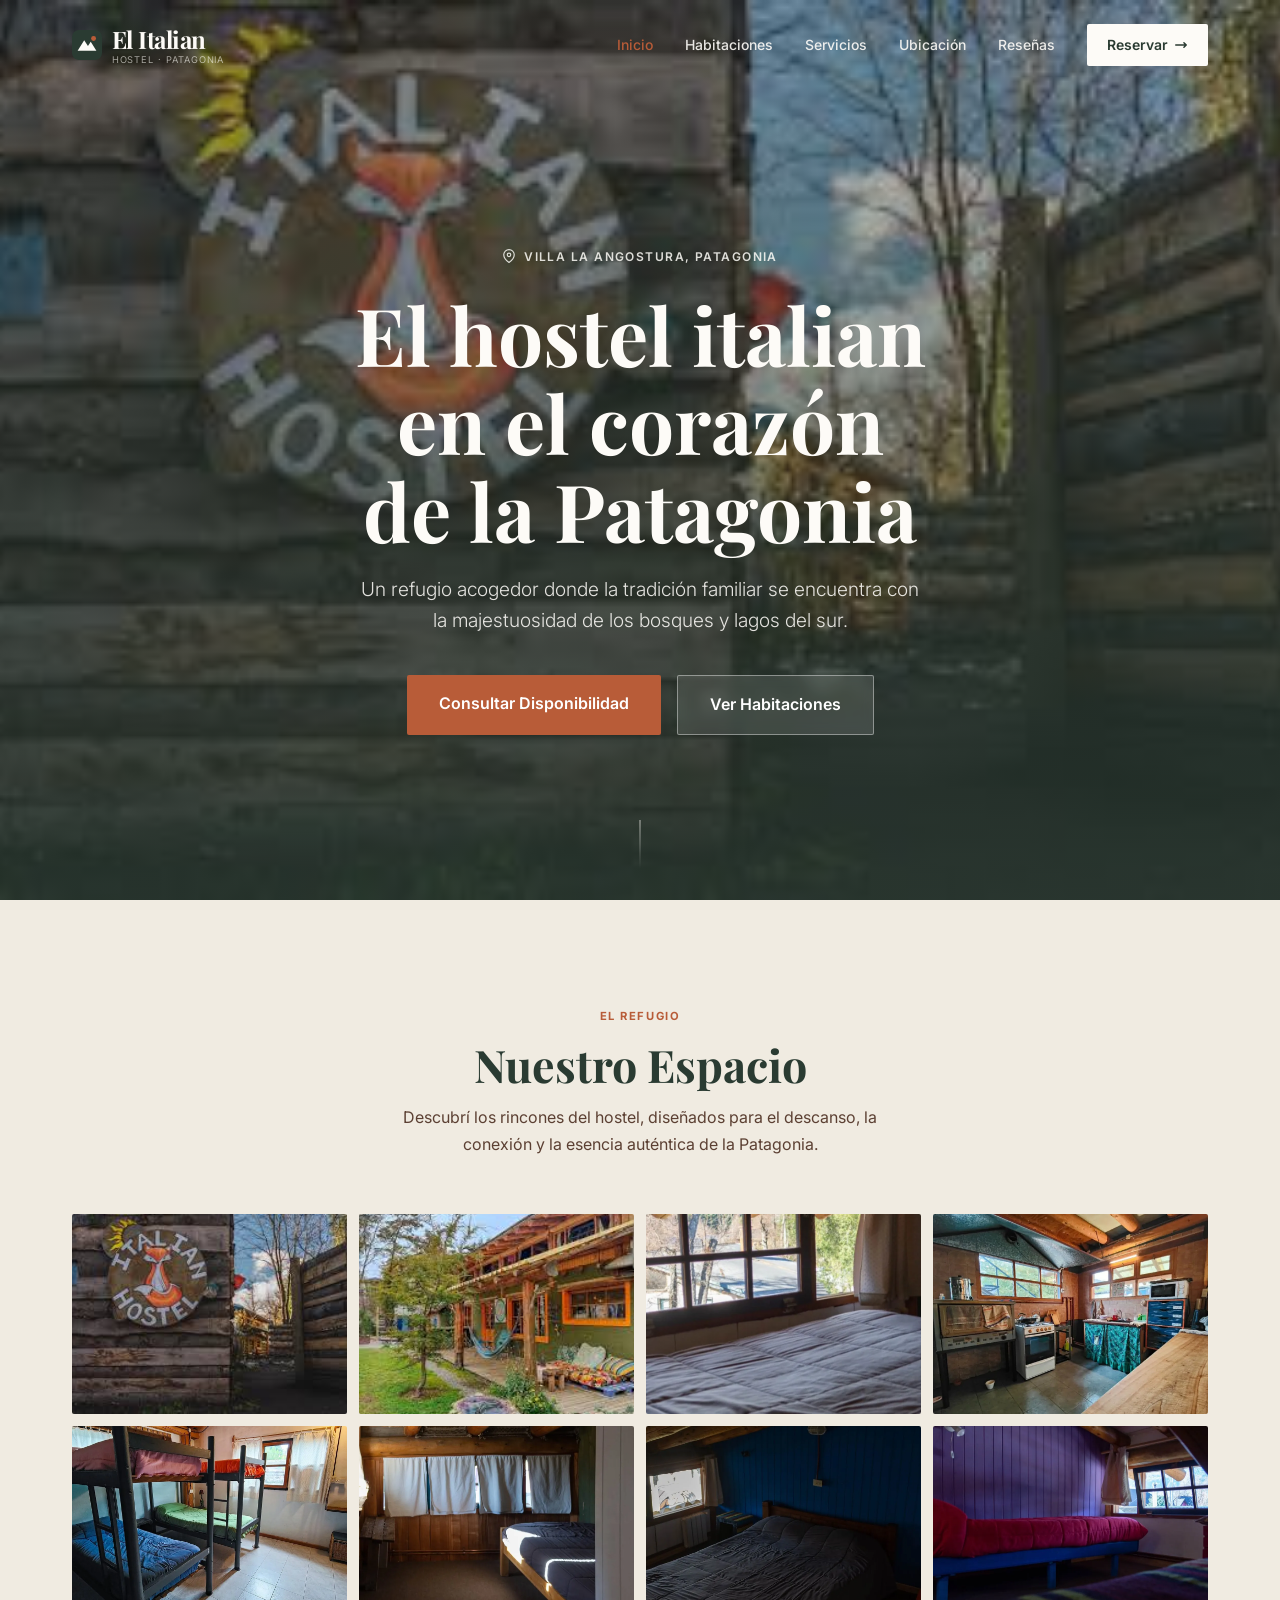
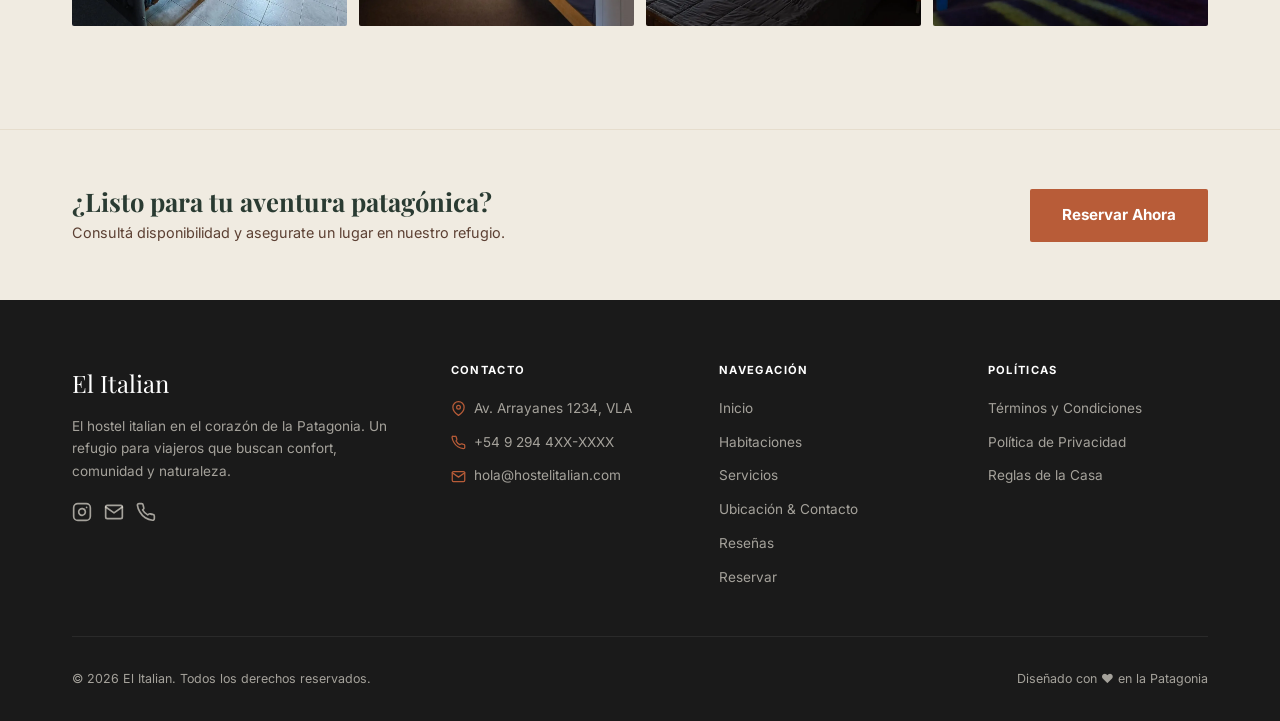
==== index.html @ 11e32ac2 "cambios generales" ====
<!DOCTYPE html>
<html lang="es">
<head>
  <meta charset="UTF-8" />
  <meta name="viewport" content="width=device-width, initial-scale=1.0" />
  <title>El Italian — Hostel en Villa La Angostura, Patagonia</title>
  <meta name="description" content="Hostel boutique en Villa La Angostura. El calor de Italia en el corazón de la Patagonia. Dormitorios y habitaciones privadas con desayuno incluido." />
  <meta property="og:title"       content="El Italian — Hostel en Villa La Angostura" />
  <meta property="og:description" content="Un refugio donde la tradición italiana se encuentra con la Patagonia." />
  <meta property="og:image"       content="https://hostelitalian.com/img/entradaalhostel.jpg" />
  <meta property="og:type" content="website" />
  <meta property="og:url" content="https://hostelitalian.com/index.html" />
  <link rel="canonical" href="https://hostelitalian.com/index.html" />
  <link rel="icon" type="image/svg+xml" href="favicon.svg" />
  <link rel="preconnect" href="https://fonts.googleapis.com" />
  <link rel="preconnect" href="https://fonts.gstatic.com" crossorigin />
  <link href="https://fonts.googleapis.com/css2?family=Inter:wght@300;400;500;600;700&family=Playfair+Display:ital,wght@0,700;1,400;1,700&display=swap" rel="stylesheet" />
  <link rel="stylesheet" href="css/main.css" />
  <script type="application/ld+json">
  {
    "@context": "https://schema.org",
    "@type": "Hostel",
    "name": "El Italian Hostel",
    "image": "https://hostelitalian.com/img/entradaalhostel.jpg",
    "url": "https://hostelitalian.com/index.html",
    "telephone": "+54 9 294 4XX-XXXX",
    "email": "hola@hostelitalian.com",
    "address": {
      "@type": "PostalAddress",
      "streetAddress": "Av. Arrayanes 1234",
      "addressLocality": "Villa La Angostura",
      "addressRegion": "Neuquén",
      "addressCountry": "AR"
    },
    "priceRange": "$25000 - $65000 ARS"
  }
  </script>
</head>
<body> 

  <div id="header-placeholder"></div>

  <main id="main-content">

    <!-- HERO -->
    <section id="inicio" class="hero">
      <div class="hero__bg"></div>
      <div class="hero__content">
        <p class="hero__eyebrow">
          <svg xmlns="http://www.w3.org/2000/svg" viewBox="0 0 24 24" fill="none"
               stroke="currentColor" stroke-width="2" stroke-linecap="round" stroke-linejoin="round">
            <path d="M21 10c0 7-9 13-9 13s-9-6-9-13a9 9 0 0 1 18 0z"/>
            <circle cx="12" cy="10" r="3"/>
          </svg>
          Villa La Angostura, Patagonia
        </p>
        <h1 class="hero__title">
          El hostel italian en el corazón de la Patagonia
        </h1>
        <p class="hero__subtitle">
          Un refugio acogedor donde la tradición familiar se encuentra con la majestuosidad de los bosques y lagos del sur.
        </p>
        <div class="hero__actions">
          <a href="page/reservar.html"     class="hero__btn hero__btn--primary">Consultar Disponibilidad</a>
          <a href="page/habitaciones.html" class="hero__btn hero__btn--ghost">Ver Habitaciones</a>
        </div>
      </div>
      <div class="hero__scroll" aria-hidden="true">
        <div class="hero__scroll-line"></div>
      </div>
    </section>

    <!-- GALERÍA -->
    <section class="gallery">
      <div class="container">
        <div class="section-header fade-up">
          <span class="section-header__label">El refugio</span>
          <h2 class="section-header__title">Nuestro Espacio</h2>
          <p class="section-header__desc">
            Descubrí los rincones del hostel, diseñados para el descanso,
            la conexión y la esencia auténtica de la Patagonia.
          </p>
        </div>
        <div class="gallery__grid">
          <div class="gallery__item fade-up">
            <img src="img/entradaalhostel.jpg" alt="Entrada al hostel" loading="lazy" width="275" height="183" />
          </div>
          <div class="gallery__item fade-up">
            <img src="img/patiointerno.jpg" alt="Patio interno" loading="lazy" width="225" height="225" />
          </div>
          <div class="gallery__item fade-up">
            <picture>
              <source srcset="img/webp/habprivada1.webp" type="image/webp" />
              <img src="img/habprivada1.jpg" alt="Habitación privada" loading="lazy" width="1017" height="504" />
            </picture>
          </div>
          <div class="gallery__item fade-up">
            <picture>
              <source srcset="img/webp/cocina.webp" type="image/webp" />
              <img src="img/cocina.jpg" alt="Cocina y comedor" loading="lazy" width="1080" height="729" />
            </picture>
          </div>
          <div class="gallery__item fade-up">
            <picture>
              <source srcset="img/webp/habcompartida.webp" type="image/webp" />
              <img src="img/habcompartida.jpg" alt="Dormitorio compartido" loading="lazy" width="1080" height="956" />
            </picture>
          </div>
          <div class="gallery__item fade-up">
            <picture>
              <source srcset="img/webp/habdoble2.webp" type="image/webp" />
              <img src="img/habdoble2.jpg" alt="Habitación doble, vista general" loading="lazy" width="1080" height="945" />
            </picture>
          </div>
          <div class="gallery__item fade-up">
            <picture>
              <source srcset="img/webp/habprivada3.webp" type="image/webp" />
              <img src="img/habprivada3.jpg" alt="Vista de la habitación privada" loading="lazy" width="1080" height="937" />
            </picture>
          </div>
          <div class="gallery__item fade-up">
            <picture>
              <source srcset="img/webp/habdoble3.webp" type="image/webp" />
              <img src="img/habdoble3.jpg" alt="Habitación doble, detalle de la cama" loading="lazy" width="1080" height="978" />
            </picture>
          </div>
        </div><!-- /gallery__grid -->
      </div><!-- /container -->
    </section>

    <!-- CTA STRIP -->
    <section class="cta-strip">
      <div class="container">
        <div class="cta-strip__inner fade-up">
          <div>
            <h3 class="cta-strip__title">¿Listo para tu aventura patagónica?</h3>
            <p class="cta-strip__desc">Consultá disponibilidad y asegurate un lugar en nuestro refugio.</p>
          </div>
          <a href="page/reservar.html" class="cta-strip__btn">Reservar Ahora</a>
        </div>
      </div>
    </section>

  </main>

  <div id="footer-placeholder"></div>
  <script type="module" src="js/main.js"></script>
</body>
</html>
---- css/main.css ----
*, *::before, *::after {
  box-sizing: border-box;
  margin: 0;
  padding: 0;
}

html {
  scroll-behavior: smooth;
  font-size: 16px;
}

body {
  font-family: "Inter", system-ui, sans-serif;
  background-color: #FDFBF7;
  color: #1A1A1A;
  line-height: 1.6;
  -webkit-font-smoothing: antialiased;
}

img {
  display: block;
  max-width: 100%;
  height: auto;
}

a {
  text-decoration: none;
  color: inherit;
}

button {
  font-family: inherit;
  cursor: pointer;
  border: none;
  background: none;
}

ul, ol {
  list-style: none;
}

.container {
  max-width: 1200px;
  margin-inline: auto;
  padding-inline: clamp(1rem, 4vw, 2rem);
}

h1, h2, h3, h4 {
  font-family: "Playfair Display", Georgia, serif;
  line-height: 1.2;
  font-weight: 700;
}

@media (prefers-reduced-motion: reduce) {
  *, *::before, *::after {
    animation-duration: 0.01ms !important;
    transition-duration: 0.01ms !important;
  }
  html {
    scroll-behavior: auto;
  }
}
.navbar {
  position: fixed;
  top: 0;
  left: 0;
  right: 0;
  z-index: 100;
  padding: 1.5rem clamp(1rem, 4vw, 2rem);
  transition: background 0.25s ease, padding 0.25s ease, box-shadow 0.25s ease;
}
.navbar .container {
  display: flex;
  align-items: center;
  justify-content: space-between;
}
.navbar.scrolled {
  background: rgba(253, 251, 247, 0.97);
  -webkit-backdrop-filter: blur(8px);
  backdrop-filter: blur(8px);
  padding: 0.85rem clamp(1rem, 4vw, 2rem);
  box-shadow: 0 1px 3px rgba(0, 0, 0, 0.06), 0 1px 2px rgba(0, 0, 0, 0.04);
}
.navbar.scrolled .navbar__logo {
  color: #2A3B32;
}
.navbar.scrolled .navbar__logo-sub {
  color: rgba(26, 26, 26, 0.45);
}
.navbar.scrolled .navbar__link {
  color: #1A1A1A;
}
.navbar.scrolled .navbar__link:hover {
  color: #B85C38;
}
.navbar.scrolled .navbar__cta {
  background: #B85C38;
  color: #FFFFFF;
}
.navbar.scrolled .navbar__cta:hover {
  background: #9A4D2F;
}
.navbar.scrolled .navbar__toggle {
  color: #1A1A1A;
}
.navbar__logo {
  display: flex;
  align-items: center;
  gap: 0.6rem;
  font-family: "Playfair Display", Georgia, serif;
  font-size: 1.5rem;
  font-weight: 700;
  letter-spacing: -0.02em;
  color: #FDFBF7;
  transition: color 0.25s ease;
}
.navbar__logo-mark {
  width: 30px;
  height: 30px;
  flex-shrink: 0;
  border-radius: 7px;
}
.navbar__logo-text {
  display: flex;
  flex-direction: column;
  line-height: 1.2;
}
.navbar__logo-sub {
  font-family: "Inter", system-ui, sans-serif;
  font-size: 0.58rem;
  font-weight: 400;
  letter-spacing: 0.1em;
  text-transform: uppercase;
  color: rgba(253, 251, 247, 0.6);
  transition: color 0.25s ease;
}
.navbar__links {
  display: flex;
  align-items: center;
  gap: 2rem;
}
@media (max-width: 768px) {
  .navbar__links {
    display: none;
  }
}
.navbar__link {
  font-size: 0.875rem;
  font-weight: 500;
  color: rgba(253, 251, 247, 0.9);
  transition: color 0.25s ease;
}
.navbar__link:hover, .navbar__link.active {
  color: #B85C38;
}
.navbar__cta {
  display: inline-flex;
  align-items: center;
  gap: 0.4rem;
  font-size: 0.875rem;
  font-weight: 600;
  color: #2A3B32;
  background: #FDFBF7;
  padding: 0.6rem 1.25rem;
  border-radius: 2px;
  transition: background 0.25s ease, color 0.25s ease;
}
.navbar__cta:hover {
  background: #FFFFFF;
}
.navbar__toggle {
  display: none;
  color: #FDFBF7;
  padding: 0.25rem;
  transition: color 0.25s ease;
}
@media (max-width: 768px) {
  .navbar__toggle {
    display: flex;
    align-items: center;
    justify-content: center;
  }
}

.mobile-menu {
  position: fixed;
  top: 0;
  left: 0;
  right: 0;
  bottom: 0;
  background: #FDFBF7;
  z-index: 99;
  display: flex;
  flex-direction: column;
  align-items: center;
  justify-content: center;
  gap: 2rem;
  opacity: 0;
  visibility: hidden;
  transform: translateY(-12px);
  pointer-events: none;
  transition: opacity 0.25s ease, transform 0.25s ease, visibility 0.25s ease;
}
.mobile-menu.open {
  opacity: 1;
  visibility: visible;
  transform: translateY(0);
  pointer-events: all;
}
.mobile-menu__brand {
  display: flex;
  align-items: center;
  gap: 0.75rem;
  font-family: "Playfair Display", Georgia, serif;
  font-size: 1.5rem;
  font-weight: 700;
  color: #2A3B32;
  margin-bottom: 0.75rem;
}
.mobile-menu__brand svg {
  width: 36px;
  height: 36px;
  border-radius: 8px;
}
.mobile-menu__link {
  font-family: "Playfair Display", Georgia, serif;
  font-size: 2rem;
  font-weight: 700;
  color: #2A3B32;
  transition: color 0.25s ease;
}
.mobile-menu__link:hover {
  color: #B85C38;
}
.mobile-menu__cta {
  margin-top: 1rem;
  background: #B85C38;
  color: #FFFFFF;
  font-size: 1rem;
  font-weight: 600;
  padding: 0.9rem 2.5rem;
  border-radius: 2px;
  transition: background 0.25s ease;
}
.mobile-menu__cta:hover {
  background: #9A4D2F;
}
.mobile-menu__close {
  position: absolute;
  top: 1.5rem;
  right: clamp(1rem, 4vw, 2rem);
  color: #2A3B32;
  font-size: 1.5rem;
  cursor: pointer;
}

.hero {
  position: relative;
  min-height: 100svh;
  display: flex;
  align-items: center;
  justify-content: center;
  overflow: hidden;
}
.hero__bg {
  position: absolute;
  inset: 0;
  background-image: url("../img/entradaalhostel.jpg");
  background-size: cover;
  background-position: center;
  background-repeat: no-repeat;
}
.hero__bg::after {
  content: "";
  position: absolute;
  inset: 0;
  background: linear-gradient(to bottom, rgba(42, 59, 50, 0.25) 0%, rgba(42, 59, 50, 0.75) 100%);
}
.hero__content {
  position: relative;
  z-index: 1;
  text-align: center;
  color: #FDFBF7;
  padding-top: 5rem;
  max-width: 860px;
  padding-inline: clamp(1rem, 4vw, 2rem);
}
.hero__eyebrow {
  display: inline-flex;
  align-items: center;
  gap: 0.5rem;
  font-size: 0.75rem;
  font-weight: 600;
  letter-spacing: 0.12em;
  text-transform: uppercase;
  color: rgba(253, 251, 247, 0.85);
  margin-bottom: 1.5rem;
}
.hero__eyebrow svg {
  width: 14px;
  height: 14px;
}
.hero__title {
  font-size: clamp(2.5rem, 7vw, 5rem);
  font-weight: 700;
  line-height: 1.1;
  color: #FDFBF7;
  margin-bottom: 1.25rem;
  text-wrap: balance;
}
.hero__title em {
  font-style: italic;
  color: rgba(240, 235, 225, 0.95);
}
.hero__subtitle {
  font-size: clamp(1rem, 2vw, 1.2rem);
  font-weight: 300;
  color: rgba(253, 251, 247, 0.88);
  max-width: 560px;
  margin: 0 auto 2.5rem;
}
.hero__actions {
  display: flex;
  flex-wrap: wrap;
  gap: 1rem;
  justify-content: center;
}
.hero__btn {
  display: inline-block;
  font-size: 1rem;
  font-weight: 600;
  padding: 1rem 2rem;
  border-radius: 2px;
  transition: background 0.25s ease, color 0.25s ease, border-color 0.25s ease;
}
.hero__btn--primary {
  background: #B85C38;
  color: #FFFFFF;
}
.hero__btn--primary:hover {
  background: #9A4D2F;
}
.hero__btn--ghost {
  background: rgba(255, 255, 255, 0.12);
  color: #FFFFFF;
  border: 1.5px solid rgba(255, 255, 255, 0.4);
  -webkit-backdrop-filter: blur(6px);
  backdrop-filter: blur(6px);
}
.hero__btn--ghost:hover {
  background: rgba(255, 255, 255, 0.22);
}
.hero__scroll {
  position: absolute;
  bottom: 2rem;
  left: 50%;
  transform: translateX(-50%);
  display: flex;
  flex-direction: column;
  align-items: center;
  gap: 0.4rem;
  color: rgba(253, 251, 247, 0.6);
  font-size: 0.7rem;
  letter-spacing: 0.1em;
  text-transform: uppercase;
  animation: scrollBounce 2.2s ease-in-out infinite;
}
.hero__scroll-line {
  width: 1px;
  height: 48px;
  background: linear-gradient(to bottom, rgba(253, 251, 247, 0.7), transparent);
}

@keyframes scrollBounce {
  0%, 100% {
    transform: translateX(-50%) translateY(0);
  }
  50% {
    transform: translateX(-50%) translateY(8px);
  }
}
.section-header {
  text-align: center;
  margin-bottom: 3.5rem;
}
.section-header__label {
  display: inline-block;
  font-size: 0.7rem;
  font-weight: 700;
  letter-spacing: 0.14em;
  text-transform: uppercase;
  color: #B85C38;
  margin-bottom: 0.75rem;
}
.section-header__title {
  font-size: clamp(1.8rem, 4vw, 2.8rem);
  color: #2A3B32;
  margin-bottom: 0.75rem;
}
.section-header__desc {
  font-size: 1rem;
  color: #5C4033;
  max-width: 540px;
  margin-inline: auto;
  line-height: 1.7;
}
.section-header--light .section-header__title {
  color: #FDFBF7;
}
.section-header--light .section-header__desc {
  color: rgba(240, 235, 225, 0.75);
}

.gallery {
  padding-block: clamp(4rem, 8vw, 7rem);
  background: #F0EBE1;
}
.gallery__grid {
  display: grid;
  grid-template-columns: repeat(4, 1fr);
  grid-auto-rows: 200px;
  gap: 0.75rem;
}
@media (max-width: 768px) {
  .gallery__grid {
    grid-template-columns: repeat(2, 1fr);
  }
}
@media (max-width: 480px) {
  .gallery__grid {
    grid-template-columns: 1fr;
    grid-auto-rows: 240px;
  }
}
.gallery__item {
  position: relative;
  overflow: hidden;
  border-radius: 2px;
  cursor: pointer;
}
.gallery__item--large {
  grid-column: span 2;
  grid-row: span 2;
}
@media (max-width: 768px) {
  .gallery__item--large {
    grid-column: span 2;
    grid-row: span 1;
  }
}
@media (max-width: 480px) {
  .gallery__item--large {
    grid-column: span 1;
  }
}
.gallery__item--wide {
  grid-column: span 2;
}
@media (max-width: 480px) {
  .gallery__item--wide {
    grid-column: span 1;
  }
}
.gallery__item img {
  width: 100%;
  height: 100%;
  object-fit: cover;
  transition: transform 0.6s ease;
}
.gallery__item::after {
  content: "";
  position: absolute;
  inset: 0;
  background: rgba(42, 59, 50, 0);
  transition: background 0.25s ease;
}
.gallery__item:hover img {
  transform: scale(1.06);
}
.gallery__item:hover::after {
  background: rgba(42, 59, 50, 0.15);
}

.rooms {
  padding-block: clamp(4rem, 8vw, 7rem);
  background: #FDFBF7;
}
.rooms__grid {
  display: grid;
  grid-template-columns: repeat(2, 1fr);
  gap: 2rem;
}
@media (max-width: 768px) {
  .rooms__grid {
    grid-template-columns: 1fr;
  }
}
.rooms__card {
  background: #FFFFFF;
  border: 1px solid #F0EBE1;
  border-radius: 2px;
  overflow: hidden;
  box-shadow: 0 1px 3px rgba(0, 0, 0, 0.06), 0 1px 2px rgba(0, 0, 0, 0.04);
  transition: box-shadow 0.25s ease, transform 0.25s ease;
  display: flex;
  flex-direction: column;
}
.rooms__card:hover {
  box-shadow: 0 4px 16px rgba(0, 0, 0, 0.1);
  transform: translateY(-3px);
}
.rooms__img-wrap {
  position: relative;
  height: 260px;
  overflow: hidden;
}
.rooms__img-wrap img {
  width: 100%;
  height: 100%;
  object-fit: cover;
  transition: transform 0.6s ease;
}
.rooms__img-wrap:hover img {
  transform: scale(1.04);
}
.rooms__price-badge {
  position: absolute;
  top: 1rem;
  right: 1rem;
  background: rgba(255, 255, 255, 0.92);
  -webkit-backdrop-filter: blur(4px);
  backdrop-filter: blur(4px);
  color: #2A3B32;
  font-size: 0.85rem;
  font-weight: 600;
  padding: 0.4rem 0.9rem;
  border-radius: 2px;
}
.rooms__body {
  padding: 2rem;
  display: flex;
  flex-direction: column;
  flex: 1;
}
.rooms__capacity {
  display: flex;
  align-items: center;
  gap: 0.4rem;
  font-size: 0.8rem;
  font-weight: 600;
  color: #B85C38;
  text-transform: uppercase;
  letter-spacing: 0.08em;
  margin-bottom: 0.75rem;
}
.rooms__capacity svg {
  width: 15px;
  height: 15px;
}
.rooms__name {
  font-size: 1.5rem;
  color: #2A3B32;
  margin-bottom: 0.6rem;
}
.rooms__desc {
  font-size: 0.9rem;
  color: #5C4033;
  line-height: 1.65;
  margin-bottom: 1.25rem;
}
.rooms__amenities {
  display: flex;
  flex-wrap: wrap;
  gap: 0.5rem;
  margin-bottom: 1.75rem;
  margin-top: auto;
}
.rooms__tag {
  font-size: 0.75rem;
  font-weight: 500;
  background: #F0EBE1;
  color: #5C4033;
  padding: 0.3rem 0.75rem;
  border-radius: 9999px;
}
.rooms__cta {
  display: block;
  text-align: center;
  border: 1.5px solid #2A3B32;
  color: #2A3B32;
  font-size: 0.9rem;
  font-weight: 600;
  padding: 0.85rem;
  border-radius: 2px;
  transition: background 0.25s ease, color 0.25s ease;
}
.rooms__cta:hover {
  background: #2A3B32;
  color: #FFFFFF;
}

.services {
  padding-block: clamp(4rem, 8vw, 7rem);
  background: #2A3B32;
  color: #FDFBF7;
}
.services__grid {
  display: grid;
  grid-template-columns: repeat(4, 1fr);
  gap: 1.5rem;
}
@media (max-width: 1024px) {
  .services__grid {
    grid-template-columns: repeat(2, 1fr);
  }
}
@media (max-width: 480px) {
  .services__grid {
    grid-template-columns: repeat(2, 1fr);
    gap: 1rem;
  }
}
.services__item {
  display: flex;
  flex-direction: column;
  align-items: center;
  text-align: center;
  padding: 1.75rem 1rem;
  border-radius: 2px;
  transition: background 0.25s ease;
}
.services__item:hover {
  background: rgba(255, 255, 255, 0.06);
}
.services__icon {
  width: 52px;
  height: 52px;
  border-radius: 50%;
  background: rgba(255, 255, 255, 0.07);
  display: flex;
  align-items: center;
  justify-content: center;
  color: #B85C38;
  margin-bottom: 1rem;
}
.services__icon svg {
  width: 22px;
  height: 22px;
}
.services__title {
  font-family: "Inter", system-ui, sans-serif;
  font-size: 0.95rem;
  font-weight: 600;
  color: #FDFBF7;
  margin-bottom: 0.35rem;
}
.services__desc {
  font-size: 0.8rem;
  color: rgba(240, 235, 225, 0.65);
  line-height: 1.5;
}

.reservation {
  padding-block: clamp(4rem, 8vw, 7rem);
  background: #F0EBE1;
}
.reservation__card {
  display: flex;
  background: #FFFFFF;
  border-radius: 2px;
  overflow: hidden;
  box-shadow: 0 4px 16px rgba(0, 0, 0, 0.1);
}
@media (max-width: 768px) {
  .reservation__card {
    flex-direction: column;
  }
}
.reservation__info {
  background: #2A3B32;
  color: #FDFBF7;
  padding: 3rem 2.5rem;
  width: 38%;
  display: flex;
  flex-direction: column;
  justify-content: space-between;
}
@media (max-width: 768px) {
  .reservation__info {
    width: 100%;
  }
}
.reservation__info-title {
  font-size: 1.75rem;
  color: #FDFBF7;
  margin-bottom: 0.75rem;
}
.reservation__info-desc {
  font-size: 0.9rem;
  color: rgba(240, 235, 225, 0.75);
  margin-bottom: 2.5rem;
  line-height: 1.65;
}
.reservation__info-details {
  display: flex;
  flex-direction: column;
  gap: 1.25rem;
}
.reservation__info-item {
  border-bottom: 1px solid rgba(255, 255, 255, 0.1);
  padding-bottom: 1.25rem;
}
.reservation__info-item:last-child {
  border-bottom: none;
  padding-bottom: 0;
}
.reservation__info-item span:first-child {
  display: block;
  font-size: 0.7rem;
  font-weight: 700;
  letter-spacing: 0.12em;
  text-transform: uppercase;
  color: rgba(240, 235, 225, 0.5);
  margin-bottom: 0.3rem;
}
.reservation__info-item span:last-child {
  font-size: 0.95rem;
  color: #FDFBF7;
}
.reservation__form-wrap {
  flex: 1;
  padding: 3rem 2.5rem;
}
@media (max-width: 480px) {
  .reservation__form-wrap {
    padding: 2rem 1.5rem;
  }
}
.reservation__row {
  display: grid;
  grid-template-columns: 1fr 1fr;
  gap: 1.25rem;
  margin-bottom: 1.25rem;
}
@media (max-width: 480px) {
  .reservation__row {
    grid-template-columns: 1fr;
  }
}
.reservation__field {
  display: flex;
  flex-direction: column;
  gap: 0.4rem;
  margin-bottom: 1.25rem;
}
.reservation label {
  font-size: 0.82rem;
  font-weight: 600;
  color: #5C4033;
}
.reservation input[type=date],
.reservation input[type=text],
.reservation input[type=email],
.reservation input[type=tel],
.reservation select {
  width: 100%;
  border: 1.5px solid #F0EBE1;
  border-radius: 2px;
  padding: 0.8rem 1rem;
  font-family: "Inter", system-ui, sans-serif;
  font-size: 0.9rem;
  color: #1A1A1A;
  background: #FFFFFF;
  transition: border-color 0.25s ease, box-shadow 0.25s ease;
  -webkit-appearance: none;
  appearance: none;
}
.reservation input[type=date]:focus,
.reservation input[type=text]:focus,
.reservation input[type=email]:focus,
.reservation input[type=tel]:focus,
.reservation select:focus {
  outline: none;
  border-color: #2A3B32;
  box-shadow: 0 0 0 3px rgba(42, 59, 50, 0.1);
}
.reservation input[type=date]:disabled,
.reservation input[type=text]:disabled,
.reservation input[type=email]:disabled,
.reservation input[type=tel]:disabled,
.reservation select:disabled {
  background: #f5f5f5;
  color: #999;
}
.reservation__note {
  font-size: 0.75rem;
  color: #5C4033;
  margin-top: 0.2rem;
}
.reservation__error {
  display: none;
  background: #FEF2F2;
  border: 1px solid #FCA5A5;
  color: #DC2626;
  font-size: 0.82rem;
  padding: 0.75rem 1rem;
  border-radius: 2px;
  margin-bottom: 1rem;
}
.reservation__error.visible {
  display: block;
}
.reservation__summary {
  background: #FDFBF7;
  border: 1px solid #F0EBE1;
  border-radius: 2px;
  padding: 1.5rem;
  margin-bottom: 1.5rem;
}
.reservation__summary-row {
  display: flex;
  justify-content: space-between;
  align-items: center;
  font-size: 0.9rem;
  color: #5C4033;
  padding-bottom: 0.75rem;
  margin-bottom: 0.75rem;
  border-bottom: 1px solid #F0EBE1;
}
.reservation__summary-row span:last-child {
  font-weight: 600;
  color: #1A1A1A;
}
.reservation__summary-total {
  display: flex;
  justify-content: space-between;
  align-items: baseline;
}
.reservation__total-label {
  font-family: "Playfair Display", Georgia, serif;
  font-size: 1.05rem;
  color: #2A3B32;
  font-weight: 700;
}
.reservation__total-amount {
  font-size: 1.6rem;
  font-weight: 700;
  color: #B85C38;
}
.reservation__total-amount span {
  font-size: 0.8rem;
  color: #5C4033;
  font-weight: 400;
}
.reservation__submit {
  width: 100%;
  background: #B85C38;
  color: #FFFFFF;
  font-size: 1rem;
  font-weight: 700;
  padding: 1rem;
  border-radius: 2px;
  transition: background 0.25s ease, opacity 0.25s ease;
}
.reservation__submit:hover:not(:disabled) {
  background: #9A4D2F;
}
.reservation__submit:disabled {
  opacity: 0.45;
  cursor: not-allowed;
}
.reservation__success {
  display: none;
  text-align: center;
  padding: 4rem 2rem;
}
.reservation__success.visible {
  display: block;
}
.reservation__success svg {
  width: 72px;
  height: 72px;
  color: #2A3B32;
  margin: 0 auto 1.5rem;
}
.reservation__success h3 {
  font-size: 1.75rem;
  color: #2A3B32;
  margin-bottom: 0.75rem;
}
.reservation__success p {
  color: #5C4033;
  font-size: 0.95rem;
  margin-bottom: 2rem;
  line-height: 1.65;
}
.reservation__success button {
  color: #B85C38;
  font-weight: 600;
  text-decoration: underline;
  font-size: 0.9rem;
  cursor: pointer;
}

.location {
  padding-block: clamp(4rem, 8vw, 7rem);
  background: #FDFBF7;
  border-bottom: 1px solid #F0EBE1;
}
.location__grid {
  display: grid;
  grid-template-columns: 1fr 1fr;
  gap: 4rem;
  align-items: center;
}
@media (max-width: 768px) {
  .location__grid {
    grid-template-columns: 1fr;
    gap: 2.5rem;
  }
}
.location__title {
  font-size: clamp(1.8rem, 4vw, 2.5rem);
  color: #2A3B32;
  margin-bottom: 1rem;
}
.location__desc {
  font-size: 1rem;
  color: #5C4033;
  line-height: 1.7;
  margin-bottom: 2rem;
}
.location__details {
  display: flex;
  flex-direction: column;
  gap: 1.5rem;
}
.location__detail-item {
  display: flex;
  align-items: flex-start;
  gap: 1rem;
}
.location__detail-icon {
  flex-shrink: 0;
  width: 44px;
  height: 44px;
  border-radius: 50%;
  background: #F0EBE1;
  display: flex;
  align-items: center;
  justify-content: center;
  color: #B85C38;
}
.location__detail-icon svg {
  width: 20px;
  height: 20px;
}
.location__detail-title {
  font-family: "Inter", system-ui, sans-serif;
  font-size: 0.9rem;
  font-weight: 700;
  color: #2A3B32;
  margin-bottom: 0.2rem;
}
.location__detail-text {
  font-size: 0.875rem;
  color: #5C4033;
  line-height: 1.55;
}
.location__map {
  height: 400px;
  border-radius: 2px;
  overflow: hidden;
  border: 1px solid #F0EBE1;
  box-shadow: 0 1px 3px rgba(0, 0, 0, 0.06), 0 1px 2px rgba(0, 0, 0, 0.04);
}
.location__map iframe {
  width: 100%;
  height: 100%;
  border: none;
}
.location__map-placeholder {
  width: 100%;
  height: 100%;
  background: #F0EBE1;
  display: flex;
  flex-direction: column;
  align-items: center;
  justify-content: center;
  gap: 0.75rem;
  color: #5C4033;
  font-size: 0.85rem;
}
.location__map-placeholder svg {
  width: 40px;
  height: 40px;
  color: #B85C38;
  animation: bounce 1.8s ease-in-out infinite;
}

@keyframes bounce {
  0%, 100% {
    transform: translateY(0);
  }
  50% {
    transform: translateY(-8px);
  }
}
.reviews {
  padding-block: clamp(4rem, 8vw, 7rem);
  background: #FDFBF7;
}
.reviews__grid {
  display: grid;
  grid-template-columns: repeat(3, 1fr);
  gap: 1.5rem;
}
@media (max-width: 1024px) {
  .reviews__grid {
    grid-template-columns: repeat(2, 1fr);
  }
}
@media (max-width: 480px) {
  .reviews__grid {
    grid-template-columns: 1fr;
  }
}
.reviews__card {
  background: #FFFFFF;
  border: 1px solid #F0EBE1;
  border-radius: 2px;
  padding: 2rem;
  box-shadow: 0 1px 3px rgba(0, 0, 0, 0.06), 0 1px 2px rgba(0, 0, 0, 0.04);
  display: flex;
  flex-direction: column;
}
.reviews__stars {
  display: flex;
  gap: 0.2rem;
  color: #B85C38;
  margin-bottom: 1rem;
}
.reviews__stars svg {
  width: 17px;
  height: 17px;
  fill: currentColor;
}
.reviews__text {
  font-size: 0.9rem;
  color: #5C4033;
  font-style: italic;
  line-height: 1.65;
  flex: 1;
  margin-bottom: 1.5rem;
}
.reviews__text::before {
  content: '"';
}
.reviews__text::after {
  content: '"';
}
.reviews__author-name {
  font-size: 0.9rem;
  font-weight: 700;
  color: #2A3B32;
}
.reviews__author-country {
  font-size: 0.8rem;
  color: rgba(92, 64, 51, 0.65);
}

.footer {
  background: #1A1A1A;
  color: rgba(240, 235, 225, 0.65);
  padding-top: 4rem;
  padding-bottom: 2rem;
}
.footer__grid {
  display: grid;
  grid-template-columns: 1.5fr 1fr 1fr 1fr;
  gap: 3rem;
  padding-bottom: 3rem;
  margin-bottom: 2rem;
  border-bottom: 1px solid rgba(255, 255, 255, 0.07);
}
@media (max-width: 1024px) {
  .footer__grid {
    grid-template-columns: 1fr 1fr;
    gap: 2rem;
  }
}
@media (max-width: 480px) {
  .footer__grid {
    grid-template-columns: 1fr;
  }
}
.footer__brand-name {
  font-family: "Playfair Display", Georgia, serif;
  font-size: 1.5rem;
  color: #FFFFFF;
  margin-bottom: 0.75rem;
}
.footer__brand-desc {
  font-size: 0.85rem;
  line-height: 1.65;
  margin-bottom: 1.25rem;
}
.footer__social {
  display: flex;
  gap: 0.75rem;
}
.footer__social a {
  color: rgba(240, 235, 225, 0.65);
  transition: color 0.25s ease;
}
.footer__social a:hover {
  color: #B85C38;
}
.footer__social a svg {
  width: 20px;
  height: 20px;
}
.footer__col-title {
  font-family: "Inter", system-ui, sans-serif;
  font-size: 0.7rem;
  font-weight: 700;
  letter-spacing: 0.12em;
  text-transform: uppercase;
  color: #FFFFFF;
  margin-bottom: 1.25rem;
}
.footer__list {
  display: flex;
  flex-direction: column;
  gap: 0.75rem;
}
.footer__list li {
  display: flex;
  align-items: center;
  gap: 0.5rem;
  font-size: 0.85rem;
}
.footer__list li svg {
  width: 15px;
  height: 15px;
  color: #B85C38;
  flex-shrink: 0;
}
.footer__list a {
  font-size: 0.85rem;
  transition: color 0.25s ease;
}
.footer__list a:hover {
  color: #FFFFFF;
}
.footer__bottom {
  display: flex;
  justify-content: space-between;
  align-items: center;
  font-size: 0.78rem;
}
@media (max-width: 480px) {
  .footer__bottom {
    flex-direction: column;
    gap: 0.5rem;
    text-align: center;
  }
}

.fade-up {
  opacity: 0;
  transform: translateY(24px);
  transition: opacity 0.55s ease, transform 0.55s ease;
}
.fade-up.visible {
  opacity: 1;
  transform: translateY(0);
}

.svg-defs {
  display: none;
}

.skip-link {
  position: absolute;
  top: -4rem;
  left: 1rem;
  z-index: 200;
  background: #B85C38;
  color: #FFFFFF;
  font-size: 0.9rem;
  font-weight: 600;
  padding: 0.6rem 1.25rem;
  border-radius: 2px;
  transition: top 0.15s ease;
  text-decoration: none;
}
.skip-link:focus {
  top: 1rem;
  outline: 2px solid #FFFFFF;
  outline-offset: 2px;
}

:focus-visible {
  outline: 2px solid #B85C38;
  outline-offset: 3px;
  border-radius: 2px;
}

.room-option:has(.room-option__input:focus-visible) {
  outline: 2px solid #B85C38;
  outline-offset: 2px;
}

.room-detail__main-img img,
.room-detail__thumbs img {
  background: #F0EBE1;
}

.page-hero {
  position: relative;
  min-height: 52vh;
  display: flex;
  align-items: flex-end;
  padding-bottom: 4rem;
  padding-top: 7rem;
  overflow: hidden;
}
.page-hero--short {
  min-height: 40vh;
}
.page-hero__bg {
  position: absolute;
  inset: 0;
  background-size: cover;
  background-position: center;
  background-repeat: no-repeat;
}
.page-hero__bg--habitaciones {
  background-image: url("../img/webp/habdoble3.webp");
}
.page-hero__bg--servicios {
  background-image: url("../img/patiointerno.jpg");
}
.page-hero__bg--ubicacion {
  background-image: url("../img/webp/lagoespejo1.webp");
}
.page-hero__bg--reservar {
  background-image: url("../img/entradaalhostel.jpg");
}
.page-hero__bg--resenas {
  background-image: url("../img/interior3.webp");
}
.page-hero__bg::after {
  content: "";
  position: absolute;
  inset: 0;
  background: linear-gradient(to bottom, rgba(42, 59, 50, 0.3) 0%, rgba(42, 59, 50, 0.82) 100%);
}
.page-hero__content {
  position: relative;
  z-index: 1;
  color: #FDFBF7;
  max-width: 1200px;
  margin-inline: auto;
  padding-inline: clamp(1rem, 4vw, 2rem);
  width: 100%;
}
.page-hero__label {
  display: inline-block;
  font-size: 0.7rem;
  font-weight: 700;
  letter-spacing: 0.14em;
  text-transform: uppercase;
  color: rgba(240, 235, 225, 0.8);
  margin-bottom: 0.6rem;
}
.page-hero__title {
  font-size: clamp(2rem, 6vw, 3.5rem);
  color: #FDFBF7;
  margin-bottom: 0.75rem;
  line-height: 1.1;
}
.page-hero__desc {
  font-size: clamp(0.9rem, 1.5vw, 1.1rem);
  color: rgba(253, 251, 247, 0.82);
  max-width: 540px;
  font-weight: 300;
  line-height: 1.65;
}

.cta-strip {
  padding-block: 3.5rem;
  background: #F0EBE1;
  border-top: 1px solid rgb(229.8, 221.4, 204.6);
}
.cta-strip__inner {
  display: flex;
  align-items: center;
  justify-content: space-between;
  gap: 2rem;
  flex-wrap: wrap;
}
.cta-strip__title {
  font-family: "Playfair Display", Georgia, serif;
  font-size: clamp(1.2rem, 2.5vw, 1.6rem);
  color: #2A3B32;
  margin-bottom: 0.3rem;
}
.cta-strip__desc {
  font-size: 0.9rem;
  color: #5C4033;
}
.cta-strip__btn {
  flex-shrink: 0;
  background: #B85C38;
  color: #FFFFFF;
  font-size: 0.95rem;
  font-weight: 700;
  padding: 0.9rem 2rem;
  border-radius: 2px;
  white-space: nowrap;
  transition: background 0.25s ease;
}
.cta-strip__btn:hover {
  background: #9A4D2F;
}

.rooms--page {
  padding-block: clamp(4rem, 8vw, 7rem);
  background: #FDFBF7;
}

.room-detail {
  display: grid;
  grid-template-columns: 1fr 1fr;
  gap: 4rem;
  align-items: start;
  margin-bottom: 0;
}
.room-detail--reverse {
  direction: rtl;
}
.room-detail--reverse > * {
  direction: ltr;
}
@media (max-width: 768px) {
  .room-detail--reverse {
    direction: ltr;
  }
}
@media (max-width: 768px) {
  .room-detail {
    grid-template-columns: 1fr;
    gap: 2rem;
  }
}
.room-detail__gallery {
  display: flex;
  flex-direction: column;
  gap: 0.6rem;
}
.room-detail__main-img {
  border-radius: 2px;
  overflow: hidden;
  height: 320px;
}
.room-detail__main-img img {
  width: 100%;
  height: 100%;
  object-fit: cover;
  transition: transform 0.5s ease;
}
.room-detail__main-img img:hover {
  transform: scale(1.03);
}
.room-detail__thumbs {
  display: grid;
  grid-template-columns: 1fr 1fr;
  gap: 0.6rem;
  height: 140px;
}
.room-detail__thumbs img {
  width: 100%;
  height: 100%;
  object-fit: cover;
  border-radius: 2px;
  transition: transform 0.5s ease;
}
.room-detail__thumbs img:hover {
  transform: scale(1.04);
}
.room-detail__info {
  padding-top: 0.5rem;
}
.room-detail__name {
  font-size: clamp(1.5rem, 3vw, 2rem);
  color: #2A3B32;
  margin-bottom: 0.5rem;
  margin-top: 0.5rem;
}
.room-detail__price {
  font-size: 1rem;
  color: #5C4033;
  margin-bottom: 1.25rem;
}
.room-detail__price strong {
  color: #B85C38;
  font-size: 1.1rem;
}
.room-detail__desc {
  font-size: 0.95rem;
  color: #5C4033;
  line-height: 1.75;
  margin-bottom: 1.5rem;
}
.room-detail__amenities {
  display: flex;
  flex-wrap: wrap;
  gap: 0.5rem;
  margin-bottom: 2rem;
}
.room-detail__cta {
  display: inline-block;
  background: #B85C38;
  color: #FFFFFF;
  font-size: 0.95rem;
  font-weight: 700;
  padding: 0.9rem 2rem;
  border-radius: 2px;
  transition: background 0.25s ease;
}
.room-detail__cta:hover {
  background: #9A4D2F;
}

.room-divider {
  border: none;
  border-top: 1px solid #F0EBE1;
  margin-block: 5rem;
}

.policies {
  padding-block: clamp(4rem, 8vw, 7rem);
  background: #F0EBE1;
}
.policies__grid {
  display: grid;
  grid-template-columns: repeat(4, 1fr);
  gap: 1.5rem;
}
@media (max-width: 1024px) {
  .policies__grid {
    grid-template-columns: repeat(2, 1fr);
  }
}
@media (max-width: 480px) {
  .policies__grid {
    grid-template-columns: 1fr;
  }
}
.policies__item {
  background: #FFFFFF;
  border: 1px solid rgb(231.5, 223.6666666667, 208);
  border-radius: 2px;
  padding: 1.75rem;
  box-shadow: 0 1px 3px rgba(0, 0, 0, 0.06), 0 1px 2px rgba(0, 0, 0, 0.04);
}
.policies__item h4 {
  font-family: "Inter", system-ui, sans-serif;
  font-size: 0.9rem;
  font-weight: 700;
  color: #2A3B32;
  margin-bottom: 0.5rem;
  text-transform: uppercase;
  letter-spacing: 0.05em;
}
.policies__item p {
  font-size: 0.85rem;
  color: #5C4033;
  line-height: 1.6;
}

.reservation__card--flat {
  flex-direction: column;
  padding: 0;
  overflow: visible;
  box-shadow: none;
  background: transparent;
  border: none;
}

.wizard__section-title {
  font-size: 1.3rem;
  color: #2A3B32;
  margin-bottom: 1.25rem;
  font-family: "Playfair Display", Georgia, serif;
}
.wizard__section-title--sm {
  margin-bottom: 1rem;
}

.wizard__guests-wrap {
  margin-bottom: 1.5rem;
  max-width: 240px;
}
.wizard__guests-wrap label {
  font-size: 0.82rem;
  font-weight: 600;
  color: #5C4033;
  display: block;
  margin-bottom: 0.4rem;
}
.wizard__guests-wrap select {
  width: 100%;
  border: 1.5px solid #F0EBE1;
  border-radius: 2px;
  padding: 0.8rem 1rem;
  font-family: "Inter", system-ui, sans-serif;
  font-size: 0.9rem;
  color: #1A1A1A;
  background: #FFFFFF;
  transition: border-color 0.25s ease, box-shadow 0.25s ease;
  -webkit-appearance: none;
  appearance: none;
}
.wizard__guests-wrap select:focus {
  outline: none;
  border-color: #2A3B32;
  box-shadow: 0 0 0 3px rgba(42, 59, 50, 0.1);
}

.wizard__required-note {
  font-size: 0.78rem;
  color: #5C4033;
  margin-top: -0.5rem;
  margin-bottom: 0.5rem;
}

.wizard__disclaimer {
  font-size: 0.78rem;
  color: #5C4033;
  margin-top: 1rem;
  text-align: center;
  line-height: 1.6;
}

.wizard__reset-btn {
  color: #B85C38;
  font-weight: 600;
  text-decoration: underline;
  font-size: 0.9rem;
  cursor: pointer;
}

.reservation--page {
  padding-block: clamp(4rem, 8vw, 7rem);
}
.reservation--page .reservation__info {
  justify-content: space-between;
}
.reservation--page .reservation__room-links {
  margin-top: 2rem;
  padding-top: 1.5rem;
  border-top: 1px solid rgba(255, 255, 255, 0.1);
}
.reservation--page .reservation__room-links-label {
  font-size: 0.78rem;
  color: rgba(240, 235, 225, 0.5);
  margin-bottom: 0.4rem;
}
.reservation--page .reservation__room-link {
  font-size: 0.85rem;
  color: rgba(240, 235, 225, 0.85);
  font-weight: 600;
  transition: color 0.25s ease;
}
.reservation--page .reservation__room-link:hover {
  color: #FDFBF7;
}

.wizard {
  padding-block: clamp(4rem, 8vw, 7rem);
  background: #F0EBE1;
}
.wizard__steps {
  display: flex;
  align-items: center;
  justify-content: center;
  margin-bottom: 3rem;
  gap: 0;
}
.wizard__step {
  display: flex;
  flex-direction: column;
  align-items: center;
  gap: 0.4rem;
  position: relative;
}
.wizard__step:not(:last-child)::after {
  content: "";
  position: absolute;
  top: 18px;
  left: calc(50% + 18px);
  width: calc(100% - 36px);
  height: 2px;
  background: #F0EBE1;
  border: 1px solid rgb(219.6, 207.8, 184.2);
}
@media (max-width: 480px) {
  .wizard__step:not(:last-child)::after {
    width: calc(100% - 28px);
    left: calc(50% + 14px);
  }
}
.wizard__step--active:not(:last-child)::after, .wizard__step--done:not(:last-child)::after {
  background: #B85C38;
  border-color: #B85C38;
}
.wizard__step-num {
  width: 36px;
  height: 36px;
  border-radius: 50%;
  display: flex;
  align-items: center;
  justify-content: center;
  font-size: 0.85rem;
  font-weight: 700;
  background: #FFFFFF;
  border: 2px solid rgb(219.6, 207.8, 184.2);
  color: #5C4033;
  transition: all 0.25s ease;
  position: relative;
  z-index: 1;
}
.wizard__step--active .wizard__step-num {
  background: #B85C38;
  border-color: #B85C38;
  color: #FFFFFF;
}
.wizard__step--done .wizard__step-num {
  background: #2A3B32;
  border-color: #2A3B32;
  color: #FFFFFF;
}
.wizard__step-label {
  font-size: 0.72rem;
  font-weight: 600;
  text-transform: uppercase;
  letter-spacing: 0.06em;
  color: #5C4033;
  white-space: nowrap;
}
.wizard__step--active .wizard__step-label {
  color: #B85C38;
}
.wizard__step--done .wizard__step-label {
  color: #2A3B32;
}
@media (max-width: 480px) {
  .wizard__step-label {
    display: none;
  }
}
.wizard__panel {
  display: none;
}
.wizard__panel.active {
  display: block;
}
.wizard__nav {
  display: flex;
  justify-content: space-between;
  align-items: center;
  margin-top: 2rem;
  gap: 1rem;
}
.wizard__btn-back {
  font-size: 0.9rem;
  font-weight: 600;
  color: #5C4033;
  padding: 0.85rem 1.5rem;
  border: 1.5px solid rgb(219.6, 207.8, 184.2);
  border-radius: 2px;
  background: #FFFFFF;
  transition: all 0.25s ease;
  cursor: pointer;
}
.wizard__btn-back:hover {
  border-color: #2A3B32;
  color: #2A3B32;
}
.wizard__btn-back:disabled {
  opacity: 0.4;
  cursor: not-allowed;
}
.wizard__btn-next {
  font-size: 0.95rem;
  font-weight: 700;
  color: #FFFFFF;
  padding: 0.9rem 2rem;
  background: #B85C38;
  border-radius: 2px;
  border: none;
  cursor: pointer;
  transition: background 0.25s ease;
  margin-left: auto;
}
.wizard__btn-next:hover:not(:disabled) {
  background: #9A4D2F;
}
.wizard__btn-next:disabled {
  opacity: 0.45;
  cursor: not-allowed;
}

.room-selector {
  display: grid;
  grid-template-columns: 1fr 1fr;
  gap: 1rem;
  margin-bottom: 2rem;
}
@media (max-width: 480px) {
  .room-selector {
    grid-template-columns: 1fr;
  }
}

.room-option {
  border: 2px solid #F0EBE1;
  border-radius: 2px;
  padding: 1.5rem;
  cursor: pointer;
  transition: border-color 0.25s ease, box-shadow 0.25s ease;
  background: #FFFFFF;
  text-align: left;
}
.room-option.selected {
  border-color: #B85C38;
  box-shadow: 0 0 0 3px rgba(184, 92, 56, 0.12);
}
.room-option:hover:not(.selected) {
  border-color: rgb(214.5, 201, 174);
}
.room-option__type {
  font-size: 0.7rem;
  font-weight: 700;
  text-transform: uppercase;
  letter-spacing: 0.1em;
  color: #B85C38;
  margin-bottom: 0.4rem;
}
.room-option__name {
  font-family: "Playfair Display", Georgia, serif;
  font-size: 1.15rem;
  color: #2A3B32;
  margin-bottom: 0.3rem;
}
.room-option__price {
  font-size: 0.85rem;
  color: #5C4033;
}
.room-option__price strong {
  color: #B85C38;
}
.room-option__input {
  position: absolute;
  width: 1px;
  height: 1px;
  padding: 0;
  margin: -1px;
  overflow: hidden;
  clip: rect(0, 0, 0, 0);
  white-space: nowrap;
  border: 0;
}

.cal {
  background: #FFFFFF;
  border: 1px solid #F0EBE1;
  border-radius: 2px;
  padding: 1.5rem;
  margin-bottom: 1.5rem;
}
.cal__header {
  display: flex;
  align-items: center;
  justify-content: space-between;
  margin-bottom: 1.25rem;
}
.cal__month-title {
  font-family: "Playfair Display", Georgia, serif;
  font-size: 1.05rem;
  color: #2A3B32;
  text-transform: capitalize;
}
.cal__nav {
  background: none;
  border: 1px solid #F0EBE1;
  border-radius: 2px;
  width: 32px;
  height: 32px;
  display: flex;
  align-items: center;
  justify-content: center;
  cursor: pointer;
  color: #5C4033;
  transition: all 0.25s ease;
}
.cal__nav:hover {
  border-color: #2A3B32;
  color: #2A3B32;
}
.cal__nav:disabled {
  opacity: 0.3;
  cursor: not-allowed;
}
.cal__grid {
  display: grid;
  grid-template-columns: repeat(7, 1fr);
  gap: 2px;
}
.cal__dow {
  font-size: 0.68rem;
  font-weight: 700;
  text-transform: uppercase;
  letter-spacing: 0.06em;
  color: #5C4033;
  text-align: center;
  padding: 0.4rem 0;
}
.cal__day {
  aspect-ratio: 1;
  display: flex;
  align-items: center;
  justify-content: center;
  font-size: 0.85rem;
  color: #1A1A1A;
  border-radius: 2px;
  cursor: pointer;
  transition: all 0.25s ease;
  border: 1.5px solid transparent;
  -webkit-user-select: none;
  user-select: none;
}
.cal__day:hover:not(.cal__day--blocked):not(.cal__day--past):not(.cal__day--empty) {
  background: rgba(184, 92, 56, 0.1);
  border-color: rgba(184, 92, 56, 0.3);
}
.cal__day--empty {
  cursor: default;
}
.cal__day--past {
  color: rgba(26, 26, 26, 0.25);
  cursor: not-allowed;
}
.cal__day--blocked {
  color: rgba(26, 26, 26, 0.25);
  cursor: not-allowed;
  background: repeating-linear-gradient(135deg, transparent, transparent 3px, rgba(92, 64, 51, 0.08) 3px, rgba(92, 64, 51, 0.08) 6px);
}
.cal__day--check-in {
  background: #B85C38;
  color: #FFFFFF;
  font-weight: 700;
  border-color: #B85C38;
  border-radius: 2px 0 0 2px;
}
.cal__day--check-out {
  background: #B85C38;
  color: #FFFFFF;
  font-weight: 700;
  border-color: #B85C38;
  border-radius: 0 2px 2px 0;
}
.cal__day--in-range {
  background: rgba(184, 92, 56, 0.15);
  border-color: transparent;
  border-radius: 0;
}
.cal__day--today {
  font-weight: 700;
  color: #B85C38;
}
.cal__day--today:not(.cal__day--check-in):not(.cal__day--check-out) {
  border-color: rgba(184, 92, 56, 0.4);
}
.cal__legend {
  display: flex;
  gap: 1.25rem;
  margin-top: 1rem;
  flex-wrap: wrap;
}
.cal__legend-item {
  display: flex;
  align-items: center;
  gap: 0.4rem;
  font-size: 0.75rem;
  color: #5C4033;
}
.cal__legend-dot {
  width: 14px;
  height: 14px;
  border-radius: 2px;
}
.cal__legend-dot--selected {
  background: #B85C38;
}
.cal__legend-dot--range {
  background: rgba(184, 92, 56, 0.2);
  border: 1px solid rgba(184, 92, 56, 0.3);
}
.cal__legend-dot--blocked {
  background: repeating-linear-gradient(135deg, transparent, transparent 3px, rgba(92, 64, 51, 0.15) 3px, rgba(92, 64, 51, 0.15) 6px);
  border: 1px solid rgba(92, 64, 51, 0.2);
}

.date-summary {
  display: flex;
  gap: 1rem;
  margin-bottom: 1.5rem;
  flex-wrap: wrap;
}
.date-summary__item {
  flex: 1;
  min-width: 140px;
  background: #FFFFFF;
  border: 1px solid #F0EBE1;
  border-radius: 2px;
  padding: 1rem 1.25rem;
}
.date-summary__item span {
  display: block;
  font-size: 0.7rem;
  font-weight: 700;
  text-transform: uppercase;
  letter-spacing: 0.1em;
  color: #5C4033;
  margin-bottom: 0.25rem;
}
.date-summary__item strong {
  font-size: 0.95rem;
  color: #2A3B32;
}
.date-summary__item--nights {
  background: #2A3B32;
  border-color: #2A3B32;
}
.date-summary__item--nights span {
  color: rgba(240, 235, 225, 0.6);
}
.date-summary__item--nights strong {
  font-family: "Playfair Display", Georgia, serif;
  font-size: 1.6rem;
  color: #FDFBF7;
  line-height: 1;
}

.guest-form {
  background: #FFFFFF;
  border: 1px solid #F0EBE1;
  border-radius: 2px;
  padding: 2rem;
}
.guest-form__title {
  font-size: 1.1rem;
  color: #2A3B32;
  margin-bottom: 1.5rem;
}
.guest-form__row {
  display: grid;
  grid-template-columns: 1fr 1fr;
  gap: 1.25rem;
  margin-bottom: 1.25rem;
}
@media (max-width: 480px) {
  .guest-form__row {
    grid-template-columns: 1fr;
  }
}
.guest-form__field {
  display: flex;
  flex-direction: column;
  gap: 0.4rem;
  margin-bottom: 1.25rem;
}
.guest-form__field label {
  font-size: 0.82rem;
  font-weight: 600;
  color: #5C4033;
}
.guest-form__field input, .guest-form__field select, .guest-form__field textarea {
  width: 100%;
  border: 1.5px solid #F0EBE1;
  border-radius: 2px;
  padding: 0.8rem 1rem;
  font-family: "Inter", system-ui, sans-serif;
  font-size: 0.9rem;
  color: #1A1A1A;
  background: #FFFFFF;
  transition: border-color 0.25s ease, box-shadow 0.25s ease;
  -webkit-appearance: none;
  appearance: none;
}
.guest-form__field input:focus, .guest-form__field select:focus, .guest-form__field textarea:focus {
  outline: none;
  border-color: #2A3B32;
  box-shadow: 0 0 0 3px rgba(42, 59, 50, 0.1);
}
.guest-form__field textarea {
  resize: vertical;
  min-height: 80px;
}
.guest-form__field .field-error {
  font-size: 0.75rem;
  color: #DC2626;
  display: none;
}
.guest-form__field .field-error.visible {
  display: block;
}
.guest-form__field.has-error input, .guest-form__field.has-error select {
  border-color: #FCA5A5;
}

.booking-summary {
  background: #FFFFFF;
  border: 1px solid #F0EBE1;
  border-radius: 2px;
  overflow: hidden;
  margin-bottom: 1.5rem;
}
.booking-summary__header {
  background: #2A3B32;
  color: #FDFBF7;
  padding: 1.5rem 2rem;
}
.booking-summary__header h3 {
  font-size: 1.1rem;
  color: #FDFBF7;
  margin-bottom: 0.25rem;
}
.booking-summary__header p {
  font-size: 0.85rem;
  color: rgba(240, 235, 225, 0.7);
}
.booking-summary__body {
  padding: 1.5rem 2rem;
}
.booking-summary__row {
  display: flex;
  justify-content: space-between;
  align-items: center;
  padding: 0.75rem 0;
  border-bottom: 1px solid #F0EBE1;
  font-size: 0.9rem;
}
.booking-summary__row:last-child {
  border-bottom: none;
}
.booking-summary__row span:first-child {
  color: #5C4033;
}
.booking-summary__row span:last-child {
  font-weight: 600;
  color: #1A1A1A;
}
.booking-summary__total {
  display: flex;
  justify-content: space-between;
  align-items: baseline;
  padding: 1.25rem 2rem;
  background: #F0EBE1;
  border-top: 2px solid rgb(226.4, 216.8666666667, 197.8);
}
.booking-summary__total-label {
  font-family: "Playfair Display", Georgia, serif;
  font-size: 1.1rem;
  color: #2A3B32;
  font-weight: 700;
}
.booking-summary__total-amount {
  font-size: 1.8rem;
  font-weight: 700;
  color: #B85C38;
  font-family: "Playfair Display", Georgia, serif;
}
.booking-summary__total-amount span {
  font-size: 0.85rem;
  color: #5C4033;
  font-weight: 400;
  font-family: "Inter", system-ui, sans-serif;
  margin-left: 0.25rem;
}

.booking-confirm-btn {
  width: 100%;
  background: #B85C38;
  color: #FFFFFF;
  font-size: 1rem;
  font-weight: 700;
  padding: 1.1rem;
  border-radius: 2px;
  border: none;
  cursor: pointer;
  transition: background 0.25s ease, opacity 0.25s ease;
}
.booking-confirm-btn:hover:not(:disabled) {
  background: #9A4D2F;
}
.booking-confirm-btn:disabled {
  opacity: 0.45;
  cursor: not-allowed;
}

.booking-whatsapp-btn {
  display: flex;
  align-items: center;
  justify-content: center;
  gap: 0.6rem;
  width: 100%;
  background: #25D366;
  color: #FFFFFF;
  font-size: 0.95rem;
  font-weight: 700;
  padding: 1rem;
  border-radius: 2px;
  border: none;
  cursor: pointer;
  margin-top: 0.75rem;
  transition: background 0.25s ease;
  text-decoration: none;
}
.booking-whatsapp-btn:hover {
  background: #1DAA56;
}
.booking-whatsapp-btn svg {
  width: 20px;
  height: 20px;
}

.booking-success {
  display: none;
  text-align: center;
  padding: 4rem 2rem;
}
.booking-success.visible {
  display: block;
}
.booking-success__icon {
  width: 72px;
  height: 72px;
  border-radius: 50%;
  background: rgba(42, 59, 50, 0.1);
  display: flex;
  align-items: center;
  justify-content: center;
  margin: 0 auto 1.5rem;
  color: #2A3B32;
}
.booking-success__icon svg {
  width: 40px;
  height: 40px;
}
.booking-success__code {
  display: inline-block;
  font-family: monospace;
  font-size: 1.1rem;
  font-weight: 700;
  letter-spacing: 0.12em;
  background: #F0EBE1;
  color: #2A3B32;
  padding: 0.5rem 1.25rem;
  border-radius: 2px;
  margin: 1rem 0;
}
.booking-success h3 {
  font-size: 1.75rem;
  color: #2A3B32;
  margin-bottom: 0.75rem;
}
.booking-success p {
  color: #5C4033;
  font-size: 0.95rem;
  margin-bottom: 1.5rem;
  line-height: 1.65;
  max-width: 480px;
  margin-inline: auto;
}

.form-error-box {
  display: none;
  background: #FEF2F2;
  border: 1px solid #FCA5A5;
  color: #DC2626;
  font-size: 0.82rem;
  padding: 0.75rem 1rem;
  border-radius: 2px;
  margin-bottom: 1rem;
}
.form-error-box.visible {
  display: block;
}

.services--page {
  background: #2A3B32;
  padding-block: clamp(4rem, 8vw, 7rem);
}
.services--page .services__grid--large {
  grid-template-columns: repeat(4, 1fr);
}
@media (max-width: 1024px) {
  .services--page .services__grid--large {
    grid-template-columns: repeat(2, 1fr);
  }
}
@media (max-width: 480px) {
  .services--page .services__grid--large {
    grid-template-columns: 1fr;
  }
}
.services--page .services__item--card {
  background: rgba(255, 255, 255, 0.05);
  border: 1px solid rgba(255, 255, 255, 0.08);
  border-radius: 2px;
  padding: 2rem 1.5rem;
}
.services--page .services__item--card:hover {
  background: rgba(255, 255, 255, 0.1);
  border-color: rgba(255, 255, 255, 0.14);
}
.services--page .services__item--card .services__desc {
  color: rgba(240, 235, 225, 0.72);
  font-size: 0.85rem;
  line-height: 1.6;
}

.score-banner {
  background: #2A3B32;
  padding-block: 3rem;
}
.score-banner__inner {
  display: flex;
  flex-direction: column;
  align-items: center;
  gap: 0.6rem;
  text-align: center;
}
.score-banner__number {
  font-family: "Playfair Display", Georgia, serif;
  font-size: 5rem;
  font-weight: 700;
  color: #FDFBF7;
  line-height: 1;
}
.score-banner__stars {
  display: flex;
  gap: 0.25rem;
  color: #B85C38;
}
.score-banner__stars svg {
  width: 22px;
  height: 22px;
  fill: currentColor;
}
.score-banner__label {
  font-size: 0.85rem;
  color: rgba(240, 235, 225, 0.65);
  margin-top: 0.25rem;
}

.reviews--page {
  padding-block: clamp(4rem, 8vw, 7rem);
  background: #FDFBF7;
}

.location--page {
  padding-block: clamp(4rem, 8vw, 7rem);
  background: #FDFBF7;
  border-bottom: none;
}

.contact {
  padding-block: clamp(4rem, 8vw, 7rem);
  background: #F0EBE1;
}
.contact__grid {
  display: grid;
  grid-template-columns: 1fr 2fr;
  gap: 3rem;
  align-items: start;
}
@media (max-width: 768px) {
  .contact__grid {
    grid-template-columns: 1fr;
  }
}
.contact__channels {
  display: flex;
  flex-direction: column;
  gap: 1rem;
}
.contact__channel {
  display: flex;
  align-items: center;
  gap: 1rem;
  background: #FFFFFF;
  border: 1px solid rgb(231.5, 223.6666666667, 208);
  border-radius: 2px;
  padding: 1.25rem 1.5rem;
  box-shadow: 0 1px 3px rgba(0, 0, 0, 0.06), 0 1px 2px rgba(0, 0, 0, 0.04);
  transition: box-shadow 0.25s ease, transform 0.25s ease;
}
.contact__channel:hover {
  box-shadow: 0 4px 16px rgba(0, 0, 0, 0.1);
  transform: translateY(-2px);
}
.contact__ch-icon {
  width: 46px;
  height: 46px;
  border-radius: 50%;
  display: flex;
  align-items: center;
  justify-content: center;
  flex-shrink: 0;
}
.contact__ch-icon svg {
  width: 20px;
  height: 20px;
}
.contact__ch-icon--wa {
  background: #E6F4EA;
  color: #25D366;
}
.contact__ch-icon--mail {
  background: rgba(184, 92, 56, 0.1);
  color: #B85C38;
}
.contact__ch-icon--ig {
  background: rgba(42, 59, 50, 0.1);
  color: #2A3B32;
}
.contact__ch-label {
  font-size: 0.75rem;
  font-weight: 700;
  text-transform: uppercase;
  letter-spacing: 0.08em;
  color: #5C4033;
  margin-bottom: 0.15rem;
}
.contact__ch-value {
  font-size: 0.9rem;
  font-weight: 600;
  color: #2A3B32;
}
.contact__form {
  background: #FFFFFF;
  border: 1px solid rgb(231.5, 223.6666666667, 208);
  border-radius: 2px;
  padding: 2.5rem;
  box-shadow: 0 1px 3px rgba(0, 0, 0, 0.06), 0 1px 2px rgba(0, 0, 0, 0.04);
}
.contact__form textarea {
  width: 100%;
  border: 1.5px solid #F0EBE1;
  border-radius: 2px;
  padding: 0.8rem 1rem;
  font-family: "Inter", system-ui, sans-serif;
  font-size: 0.9rem;
  color: #1A1A1A;
  resize: vertical;
  transition: border-color 0.25s ease, box-shadow 0.25s ease;
}
.contact__form textarea:focus {
  outline: none;
  border-color: #2A3B32;
  box-shadow: 0 0 0 3px rgba(42, 59, 50, 0.1);
}
.contact__form-row {
  display: grid;
  grid-template-columns: 1fr 1fr;
  gap: 1.25rem;
}
@media (max-width: 480px) {
  .contact__form-row {
    grid-template-columns: 1fr;
  }
}
.contact__submit {
  width: 100%;
  background: #B85C38;
  color: #FFFFFF;
  font-size: 1rem;
  font-weight: 700;
  padding: 1rem;
  border-radius: 2px;
  transition: background 0.25s ease, opacity 0.25s ease;
  margin-top: 0.5rem;
}
.contact__submit:hover:not(:disabled) {
  background: #9A4D2F;
}
.contact__submit:disabled {
  opacity: 0.45;
  cursor: not-allowed;
}
.contact__success {
  margin-top: 1rem;
  color: #2A3B32;
  font-size: 0.9rem;
  font-weight: 600;
  padding: 0.75rem 1rem;
  background: rgba(42, 59, 50, 0.07);
  border-radius: 2px;
  border: 1px solid rgba(42, 59, 50, 0.2);
}

/*# sourceMappingURL=main.css.map */
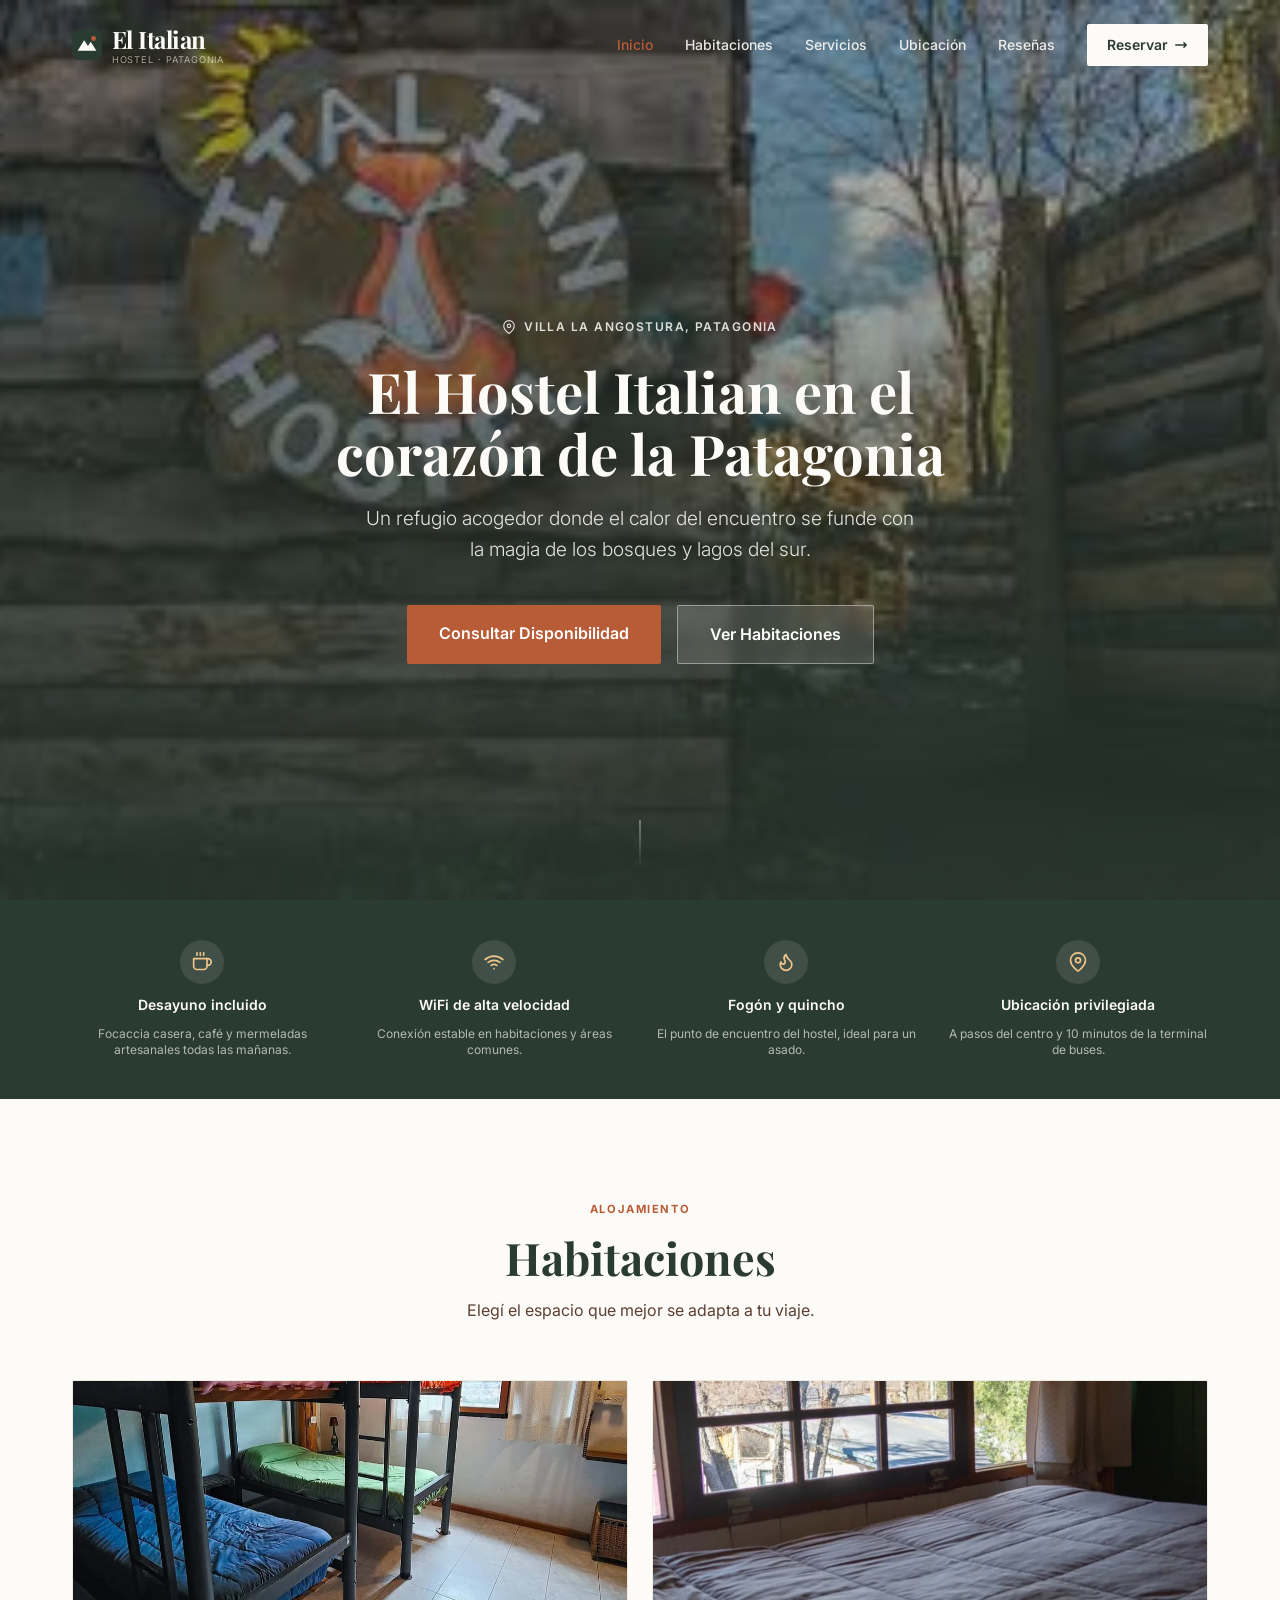
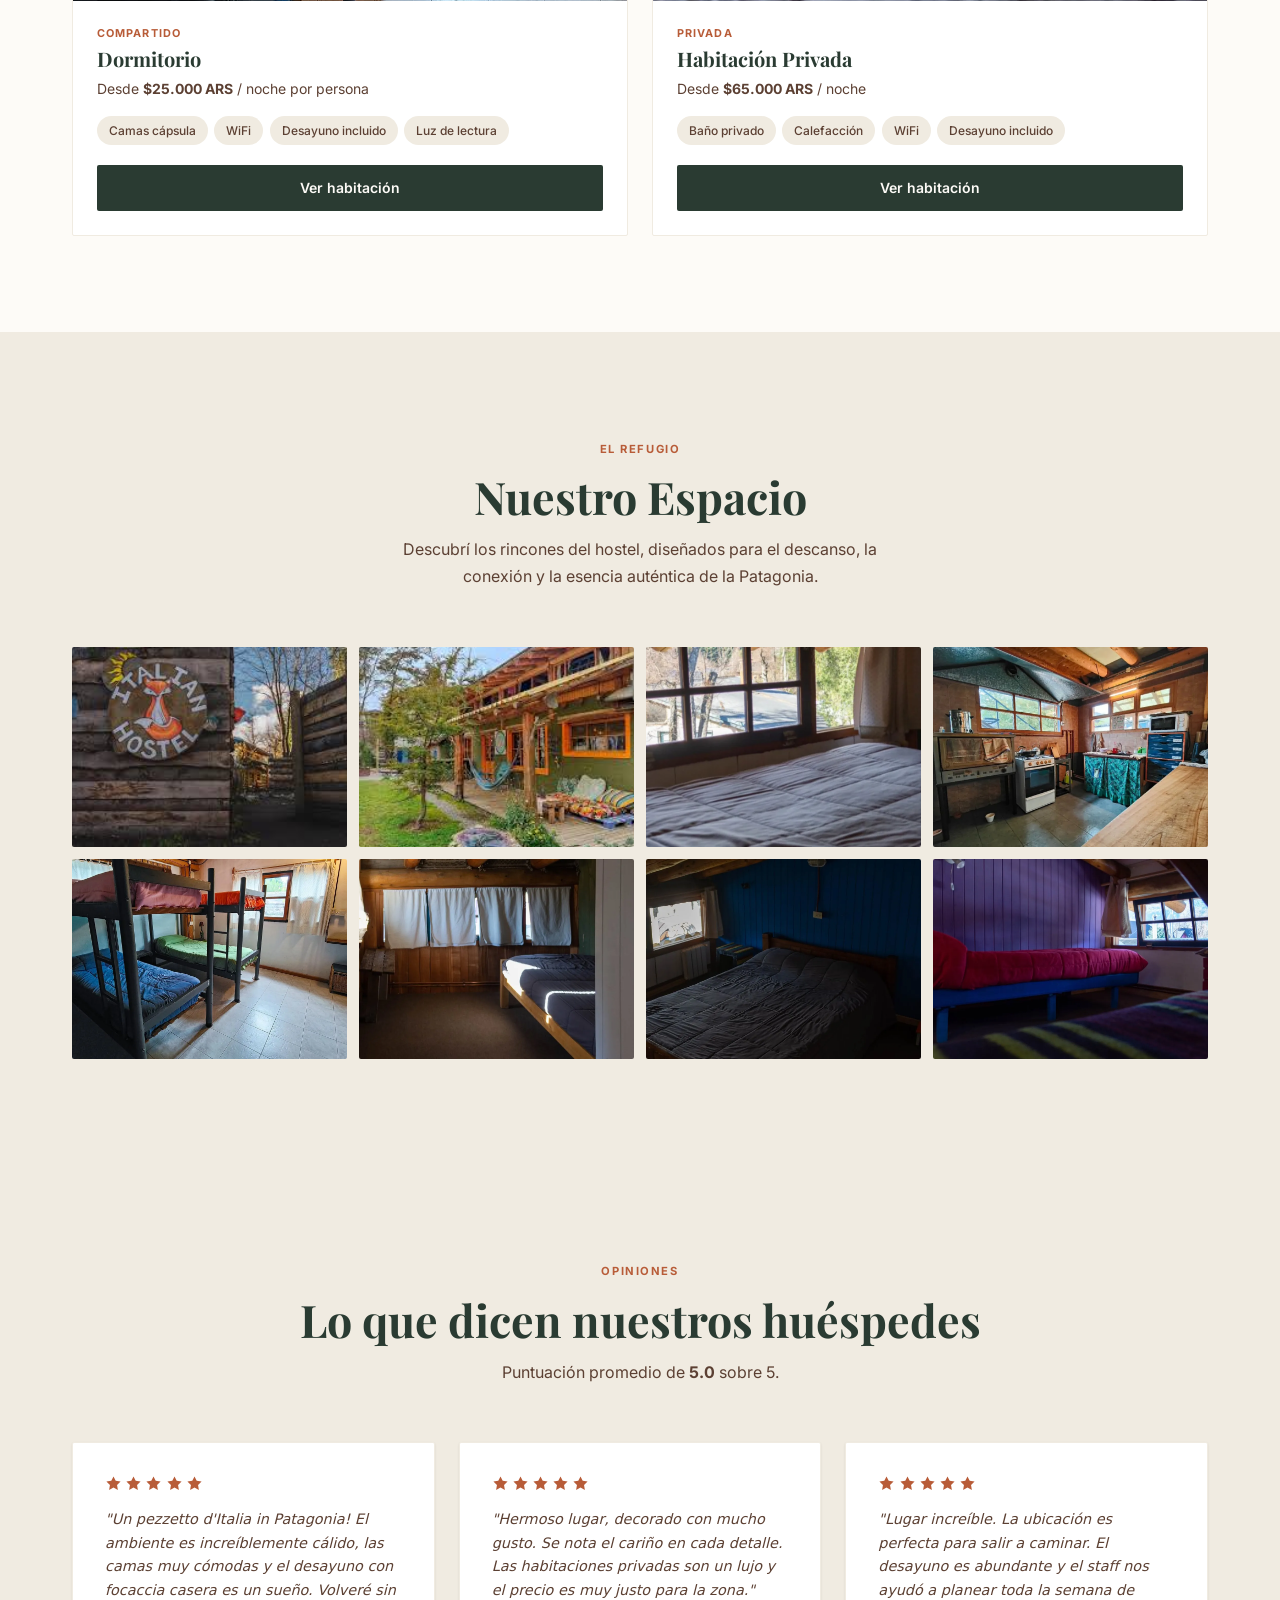
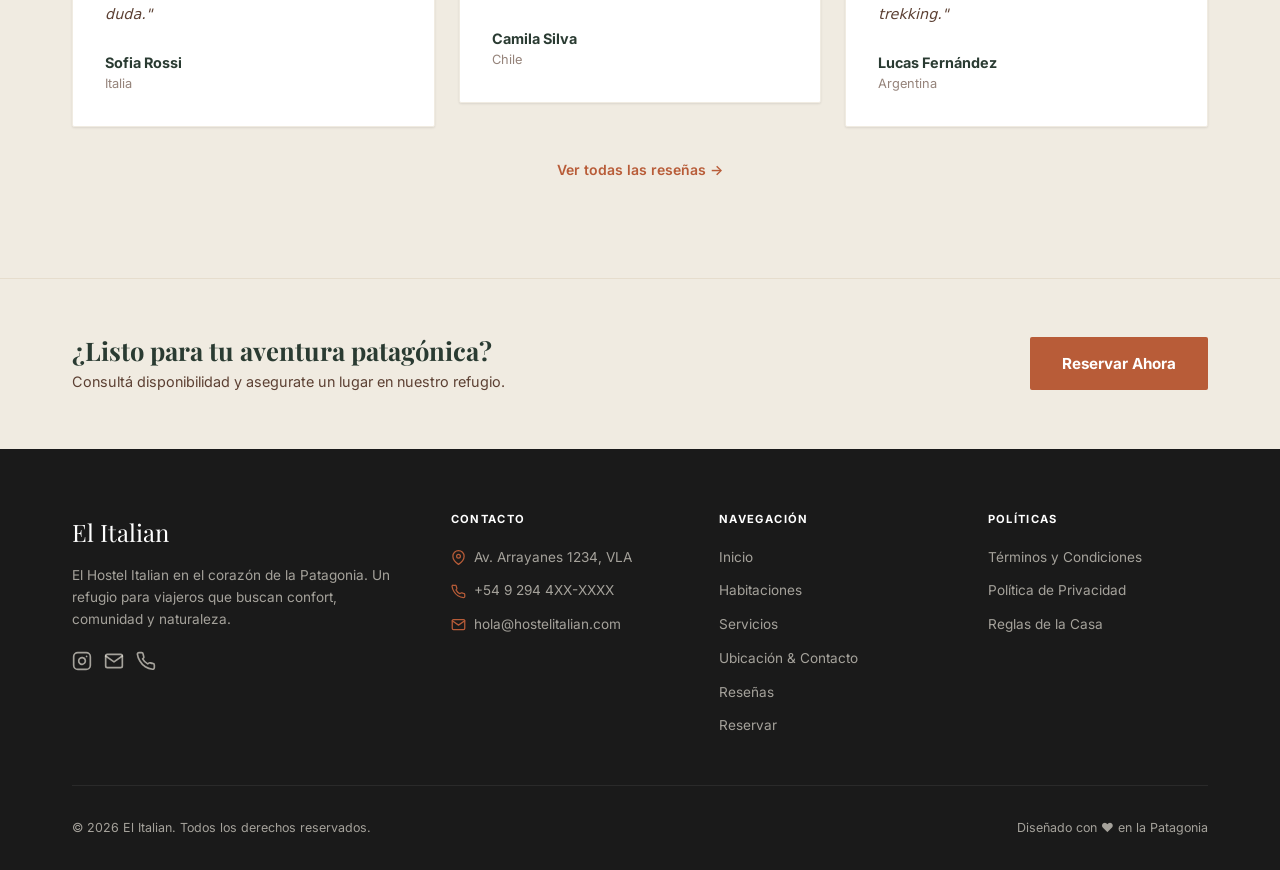
==== commit 14df6eac: "cambios nuevos en las paginas" ====
--- a/index.html
+++ b/index.html
@@ -6,7 +6,7 @@
   <title>El Italian — Hostel en Villa La Angostura, Patagonia</title>
   <meta name="description" content="Hostel boutique en Villa La Angostura. El calor de Italia en el corazón de la Patagonia. Dormitorios y habitaciones privadas con desayuno incluido." />
   <meta property="og:title"       content="El Italian — Hostel en Villa La Angostura" />
-  <meta property="og:description" content="Un refugio donde la tradición italiana se encuentra con la Patagonia." />
+  <meta property="og:description" content="Un refugio acogedor con desayuno incluido, fogón y la magia de los bosques y lagos del sur." />
   <meta property="og:image"       content="https://hostelitalian.com/img/entradaalhostel.jpg" />
   <meta property="og:type" content="website" />
   <meta property="og:url" content="https://hostelitalian.com/index.html" />
@@ -55,10 +55,10 @@
           Villa La Angostura, Patagonia
         </p>
         <h1 class="hero__title">
-          El hostel italian en el corazón de la Patagonia
+          El Hostel Italian en el corazón de la Patagonia
         </h1>
         <p class="hero__subtitle">
-          Un refugio acogedor donde la tradición familiar se encuentra con la majestuosidad de los bosques y lagos del sur.
+          Un refugio acogedor donde el calor del encuentro se funde con la magia de los bosques y lagos del sur.
         </p>
         <div class="hero__actions">
           <a href="page/reservar.html"     class="hero__btn hero__btn--primary">Consultar Disponibilidad</a>
@@ -67,6 +67,101 @@
       </div>
       <div class="hero__scroll" aria-hidden="true">
         <div class="hero__scroll-line"></div>
+      </div>
+    </section>
+
+    <!-- HIGHLIGHTS -->
+    <section class="highlights">
+      <div class="container">
+        <div class="highlights__grid">
+          <div class="highlights__item fade-up">
+            <div class="highlights__icon">
+              <svg xmlns="http://www.w3.org/2000/svg" viewBox="0 0 24 24" fill="none" stroke="currentColor" stroke-width="2" stroke-linecap="round" stroke-linejoin="round">
+                <path d="M18 8h1a4 4 0 0 1 0 8h-1"/><path d="M2 8h16v9a4 4 0 0 1-4 4H6a4 4 0 0 1-4-4V8z"/>
+                <line x1="6" y1="1" x2="6" y2="4"/><line x1="10" y1="1" x2="10" y2="4"/><line x1="14" y1="1" x2="14" y2="4"/>
+              </svg>
+            </div>
+            <p class="highlights__name">Desayuno incluido</p>
+            <p class="highlights__desc">Focaccia casera, café y mermeladas artesanales todas las mañanas.</p>
+          </div>
+          <div class="highlights__item fade-up">
+            <div class="highlights__icon">
+              <svg xmlns="http://www.w3.org/2000/svg" viewBox="0 0 24 24" fill="none" stroke="currentColor" stroke-width="2" stroke-linecap="round" stroke-linejoin="round">
+                <path d="M5 12.55a11 11 0 0 1 14.08 0"/><path d="M1.42 9a16 16 0 0 1 21.16 0"/>
+                <path d="M8.53 16.11a6 6 0 0 1 6.95 0"/><line x1="12" y1="20" x2="12.01" y2="20"/>
+              </svg>
+            </div>
+            <p class="highlights__name">WiFi de alta velocidad</p>
+            <p class="highlights__desc">Conexión estable en habitaciones y áreas comunes.</p>
+          </div>
+          <div class="highlights__item fade-up">
+            <div class="highlights__icon">
+              <svg xmlns="http://www.w3.org/2000/svg" viewBox="0 0 24 24" fill="none" stroke="currentColor" stroke-width="2" stroke-linecap="round" stroke-linejoin="round">
+                <path d="M8.5 14.5A2.5 2.5 0 0 0 11 12c0-1.38-.5-2-1-3-1.072-2.143-.224-4.054 2-6 .5 2.5 2 4.9 4 6.5 2 1.6 3 3.5 3 5.5a7 7 0 1 1-14 0c0-1.153.433-2.294 1-3a2.5 2.5 0 0 0 2.5 2.5z"/>
+              </svg>
+            </div>
+            <p class="highlights__name">Fogón y quincho</p>
+            <p class="highlights__desc">El punto de encuentro del hostel, ideal para un asado.</p>
+          </div>
+          <div class="highlights__item fade-up">
+            <div class="highlights__icon">
+              <svg xmlns="http://www.w3.org/2000/svg" viewBox="0 0 24 24" fill="none" stroke="currentColor" stroke-width="2" stroke-linecap="round" stroke-linejoin="round">
+                <path d="M21 10c0 7-9 13-9 13s-9-6-9-13a9 9 0 0 1 18 0z"/><circle cx="12" cy="10" r="3"/>
+              </svg>
+            </div>
+            <p class="highlights__name">Ubicación privilegiada</p>
+            <p class="highlights__desc">A pasos del centro y 10 minutos de la terminal de buses.</p>
+          </div>
+        </div>
+      </div>
+    </section>
+
+    <!-- HABITACIONES PREVIEW -->
+    <section class="home-rooms">
+      <div class="container">
+        <div class="section-header fade-up">
+          <span class="section-header__label">Alojamiento</span>
+          <h2 class="section-header__title">Habitaciones</h2>
+          <p class="section-header__desc">Elegí el espacio que mejor se adapta a tu viaje.</p>
+        </div>
+        <div class="home-rooms__grid">
+          <div class="home-rooms__card fade-up">
+            <picture>
+              <source srcset="img/webp/habcompartida.webp" type="image/webp" />
+              <img class="home-rooms__img" src="img/habcompartida.jpg" alt="Dormitorio compartido" loading="lazy" />
+            </picture>
+            <div class="home-rooms__body">
+              <p class="home-rooms__type">Compartido</p>
+              <h3 class="home-rooms__name">Dormitorio</h3>
+              <p class="home-rooms__price">Desde <strong data-price="dorm">$25.000 ARS</strong> / noche por persona</p>
+              <div class="home-rooms__tags">
+                <span class="rooms__tag">Camas cápsula</span>
+                <span class="rooms__tag">WiFi</span>
+                <span class="rooms__tag">Desayuno incluido</span>
+                <span class="rooms__tag">Luz de lectura</span>
+              </div>
+              <a href="page/habitaciones.html" class="home-rooms__cta">Ver habitación</a>
+            </div>
+          </div>
+          <div class="home-rooms__card fade-up">
+            <picture>
+              <source srcset="img/webp/habprivada1.webp" type="image/webp" />
+              <img class="home-rooms__img" src="img/habprivada1.jpg" alt="Habitación privada" loading="lazy" />
+            </picture>
+            <div class="home-rooms__body">
+              <p class="home-rooms__type">Privada</p>
+              <h3 class="home-rooms__name">Habitación Privada</h3>
+              <p class="home-rooms__price">Desde <strong data-price="private">$65.000 ARS</strong> / noche</p>
+              <div class="home-rooms__tags">
+                <span class="rooms__tag">Baño privado</span>
+                <span class="rooms__tag">Calefacción</span>
+                <span class="rooms__tag">WiFi</span>
+                <span class="rooms__tag">Desayuno incluido</span>
+              </div>
+              <a href="page/habitaciones.html" class="home-rooms__cta">Ver habitación</a>
+            </div>
+          </div>
+        </div>
       </div>
     </section>
 
@@ -128,6 +223,58 @@
       </div><!-- /container -->
     </section>
 
+    <!-- RESEÑAS PREVIEW -->
+    <section class="home-reviews">
+      <div class="container">
+        <div class="section-header fade-up">
+          <span class="section-header__label">Opiniones</span>
+          <h2 class="section-header__title">Lo que dicen nuestros huéspedes</h2>
+          <p class="section-header__desc">Puntuación promedio de <strong>5.0</strong> sobre 5.</p>
+        </div>
+        <svg xmlns="http://www.w3.org/2000/svg" class="svg-defs" aria-hidden="true">
+          <symbol id="icon-star-home" viewBox="0 0 24 24">
+            <polygon points="12 2 15.09 8.26 22 9.27 17 14.14 18.18 21.02 12 17.77 5.82 21.02 7 14.14 2 9.27 8.91 8.26 12 2"/>
+          </symbol>
+        </svg>
+        <div class="reviews__grid">
+          <div class="reviews__card fade-up">
+            <div class="reviews__stars">
+              <svg viewBox="0 0 24 24" aria-hidden="true"><use href="#icon-star-home"/></svg>
+              <svg viewBox="0 0 24 24" aria-hidden="true"><use href="#icon-star-home"/></svg>
+              <svg viewBox="0 0 24 24" aria-hidden="true"><use href="#icon-star-home"/></svg>
+              <svg viewBox="0 0 24 24" aria-hidden="true"><use href="#icon-star-home"/></svg>
+              <svg viewBox="0 0 24 24" aria-hidden="true"><use href="#icon-star-home"/></svg>
+            </div>
+            <p class="reviews__text">Un pezzetto d'Italia in Patagonia! El ambiente es increíblemente cálido, las camas muy cómodas y el desayuno con focaccia casera es un sueño. Volveré sin duda.</p>
+            <div><p class="reviews__author-name">Sofia Rossi</p><p class="reviews__author-country">Italia</p></div>
+          </div>
+          <div class="reviews__card fade-up">
+            <div class="reviews__stars">
+              <svg viewBox="0 0 24 24" aria-hidden="true"><use href="#icon-star-home"/></svg>
+              <svg viewBox="0 0 24 24" aria-hidden="true"><use href="#icon-star-home"/></svg>
+              <svg viewBox="0 0 24 24" aria-hidden="true"><use href="#icon-star-home"/></svg>
+              <svg viewBox="0 0 24 24" aria-hidden="true"><use href="#icon-star-home"/></svg>
+              <svg viewBox="0 0 24 24" aria-hidden="true"><use href="#icon-star-home"/></svg>
+            </div>
+            <p class="reviews__text">Hermoso lugar, decorado con mucho gusto. Se nota el cariño en cada detalle. Las habitaciones privadas son un lujo y el precio es muy justo para la zona.</p>
+            <div><p class="reviews__author-name">Camila Silva</p><p class="reviews__author-country">Chile</p></div>
+          </div>
+          <div class="reviews__card fade-up">
+            <div class="reviews__stars">
+              <svg viewBox="0 0 24 24" aria-hidden="true"><use href="#icon-star-home"/></svg>
+              <svg viewBox="0 0 24 24" aria-hidden="true"><use href="#icon-star-home"/></svg>
+              <svg viewBox="0 0 24 24" aria-hidden="true"><use href="#icon-star-home"/></svg>
+              <svg viewBox="0 0 24 24" aria-hidden="true"><use href="#icon-star-home"/></svg>
+              <svg viewBox="0 0 24 24" aria-hidden="true"><use href="#icon-star-home"/></svg>
+            </div>
+            <p class="reviews__text">Lugar increíble. La ubicación es perfecta para salir a caminar. El desayuno es abundante y el staff nos ayudó a planear toda la semana de trekking.</p>
+            <div><p class="reviews__author-name">Lucas Fernández</p><p class="reviews__author-country">Argentina</p></div>
+          </div>
+        </div>
+        <a href="page/resenas.html" class="home-reviews__more">Ver todas las reseñas →</a>
+      </div>
+    </section>
+
     <!-- CTA STRIP -->
     <section class="cta-strip">
       <div class="container">
--- a/css/main.css
+++ b/css/main.css
@@ -301,7 +301,7 @@
   height: 14px;
 }
 .hero__title {
-  font-size: clamp(2.5rem, 7vw, 5rem);
+  font-size: clamp(2rem, 5vw, 3.5rem);
   font-weight: 700;
   line-height: 1.1;
   color: #FDFBF7;
@@ -410,6 +410,137 @@
 .section-header--light .section-header__desc {
   color: rgba(240, 235, 225, 0.75);
 }
+
+/* ── Highlights (home) ─────────────────────────────────── */
+.highlights {
+  padding-block: 2.5rem;
+  background: #2A3B32;
+}
+.highlights__grid {
+  display: grid;
+  grid-template-columns: repeat(4, 1fr);
+  gap: 2rem;
+}
+@media (max-width: 768px) {
+  .highlights__grid { grid-template-columns: repeat(2, 1fr); gap: 1.5rem; }
+}
+.highlights__item {
+  display: flex;
+  flex-direction: column;
+  align-items: center;
+  text-align: center;
+  gap: 0.6rem;
+  color: #FDFBF7;
+}
+.highlights__icon {
+  width: 44px;
+  height: 44px;
+  background: rgba(253, 251, 247, 0.1);
+  border-radius: 50%;
+  display: flex;
+  align-items: center;
+  justify-content: center;
+  color: #F0C58A;
+}
+.highlights__icon svg { width: 20px; height: 20px; }
+.highlights__name {
+  font-size: 0.875rem;
+  font-weight: 600;
+}
+.highlights__desc {
+  font-size: 0.75rem;
+  opacity: 0.65;
+  line-height: 1.4;
+}
+
+/* ── Home Rooms ─────────────────────────────────────────── */
+.home-rooms {
+  padding-block: clamp(4rem, 8vw, 6rem);
+  background: #FDFBF7;
+}
+.home-rooms__grid {
+  display: grid;
+  grid-template-columns: repeat(2, 1fr);
+  gap: 1.5rem;
+  margin-top: 2.5rem;
+}
+@media (max-width: 640px) {
+  .home-rooms__grid { grid-template-columns: 1fr; }
+}
+.home-rooms__card {
+  background: #FFFFFF;
+  border: 1px solid #F0EBE1;
+  border-radius: 2px;
+  overflow: hidden;
+  display: flex;
+  flex-direction: column;
+}
+.home-rooms__img {
+  width: 100%;
+  height: 220px;
+  object-fit: cover;
+  display: block;
+}
+.home-rooms__body {
+  padding: 1.5rem;
+  display: flex;
+  flex-direction: column;
+  flex: 1;
+}
+.home-rooms__type {
+  font-size: 0.68rem;
+  font-weight: 700;
+  letter-spacing: 0.1em;
+  text-transform: uppercase;
+  color: #B85C38;
+  margin-bottom: 0.3rem;
+}
+.home-rooms__name {
+  font-family: "Playfair Display", Georgia, serif;
+  font-size: 1.25rem;
+  color: #2A3B32;
+  margin-bottom: 0.4rem;
+}
+.home-rooms__price {
+  font-size: 0.875rem;
+  color: #5C4033;
+  margin-bottom: 1rem;
+}
+.home-rooms__tags {
+  display: flex;
+  flex-wrap: wrap;
+  gap: 0.4rem;
+  margin-bottom: 1.25rem;
+  flex: 1;
+}
+.home-rooms__cta {
+  display: block;
+  background: #2A3B32;
+  color: #FDFBF7;
+  font-size: 0.875rem;
+  font-weight: 600;
+  padding: 0.75rem 1.25rem;
+  border-radius: 2px;
+  text-align: center;
+  transition: background 0.25s ease;
+}
+.home-rooms__cta:hover { background: #B85C38; }
+
+/* ── Home Reviews ───────────────────────────────────────── */
+.home-reviews {
+  padding-block: clamp(4rem, 8vw, 6rem);
+  background: #F0EBE1;
+}
+.home-reviews__more {
+  display: block;
+  text-align: center;
+  margin-top: 2rem;
+  font-size: 0.875rem;
+  font-weight: 600;
+  color: #B85C38;
+  transition: opacity 0.2s;
+}
+.home-reviews__more:hover { opacity: 0.75; }
 
 .gallery {
   padding-block: clamp(4rem, 8vw, 7rem);
@@ -1014,6 +1145,7 @@
   display: grid;
   grid-template-columns: repeat(3, 1fr);
   gap: 1.5rem;
+  align-items: start;
 }
 @media (max-width: 1024px) {
   .reviews__grid {
@@ -1587,7 +1719,7 @@
   display: flex;
   align-items: center;
   justify-content: center;
-  margin-bottom: 3rem;
+  margin-bottom: 1.5rem;
   gap: 0;
 }
 .wizard__step {
@@ -1600,17 +1732,17 @@
 .wizard__step:not(:last-child)::after {
   content: "";
   position: absolute;
-  top: 18px;
-  left: calc(50% + 18px);
-  width: calc(100% - 36px);
+  top: 14px;
+  left: calc(50% + 14px);
+  width: calc(100% - 28px);
   height: 2px;
   background: #F0EBE1;
   border: 1px solid rgb(219.6, 207.8, 184.2);
 }
 @media (max-width: 480px) {
   .wizard__step:not(:last-child)::after {
-    width: calc(100% - 28px);
-    left: calc(50% + 14px);
+    width: calc(100% - 22px);
+    left: calc(50% + 11px);
   }
 }
 .wizard__step--active:not(:last-child)::after, .wizard__step--done:not(:last-child)::after {
@@ -1618,13 +1750,13 @@
   border-color: #B85C38;
 }
 .wizard__step-num {
-  width: 36px;
-  height: 36px;
+  width: 28px;
+  height: 28px;
   border-radius: 50%;
   display: flex;
   align-items: center;
   justify-content: center;
-  font-size: 0.85rem;
+  font-size: 0.75rem;
   font-weight: 700;
   background: #FFFFFF;
   border: 2px solid rgb(219.6, 207.8, 184.2);
@@ -1667,6 +1799,10 @@
 }
 .wizard__panel.active {
   display: block;
+}
+#reservation-wizard {
+  max-width: 680px;
+  margin-inline: auto;
 }
 .wizard__nav {
   display: flex;
@@ -1779,18 +1915,18 @@
   background: #FFFFFF;
   border: 1px solid #F0EBE1;
   border-radius: 2px;
-  padding: 1.5rem;
-  margin-bottom: 1.5rem;
+  padding: 1rem;
+  margin-bottom: 1rem;
 }
 .cal__header {
   display: flex;
   align-items: center;
   justify-content: space-between;
-  margin-bottom: 1.25rem;
+  margin-bottom: 0.75rem;
 }
 .cal__month-title {
   font-family: "Playfair Display", Georgia, serif;
-  font-size: 1.05rem;
+  font-size: 0.9rem;
   color: #2A3B32;
   text-transform: capitalize;
 }
@@ -1798,8 +1934,8 @@
   background: none;
   border: 1px solid #F0EBE1;
   border-radius: 2px;
-  width: 32px;
-  height: 32px;
+  width: 26px;
+  height: 26px;
   display: flex;
   align-items: center;
   justify-content: center;
@@ -1818,23 +1954,23 @@
 .cal__grid {
   display: grid;
   grid-template-columns: repeat(7, 1fr);
-  gap: 2px;
+  gap: 1px;
 }
 .cal__dow {
-  font-size: 0.68rem;
+  font-size: 0.6rem;
   font-weight: 700;
   text-transform: uppercase;
   letter-spacing: 0.06em;
   color: #5C4033;
   text-align: center;
-  padding: 0.4rem 0;
+  padding: 0.3rem 0;
 }
 .cal__day {
   aspect-ratio: 1;
   display: flex;
   align-items: center;
   justify-content: center;
-  font-size: 0.85rem;
+  font-size: 0.75rem;
   color: #1A1A1A;
   border-radius: 2px;
   cursor: pointer;
@@ -1887,20 +2023,20 @@
 }
 .cal__legend {
   display: flex;
-  gap: 1.25rem;
-  margin-top: 1rem;
+  gap: 0.75rem;
+  margin-top: 0.6rem;
   flex-wrap: wrap;
 }
 .cal__legend-item {
   display: flex;
   align-items: center;
-  gap: 0.4rem;
-  font-size: 0.75rem;
+  gap: 0.3rem;
+  font-size: 0.65rem;
   color: #5C4033;
 }
 .cal__legend-dot {
-  width: 14px;
-  height: 14px;
+  width: 10px;
+  height: 10px;
   border-radius: 2px;
 }
 .cal__legend-dot--selected {
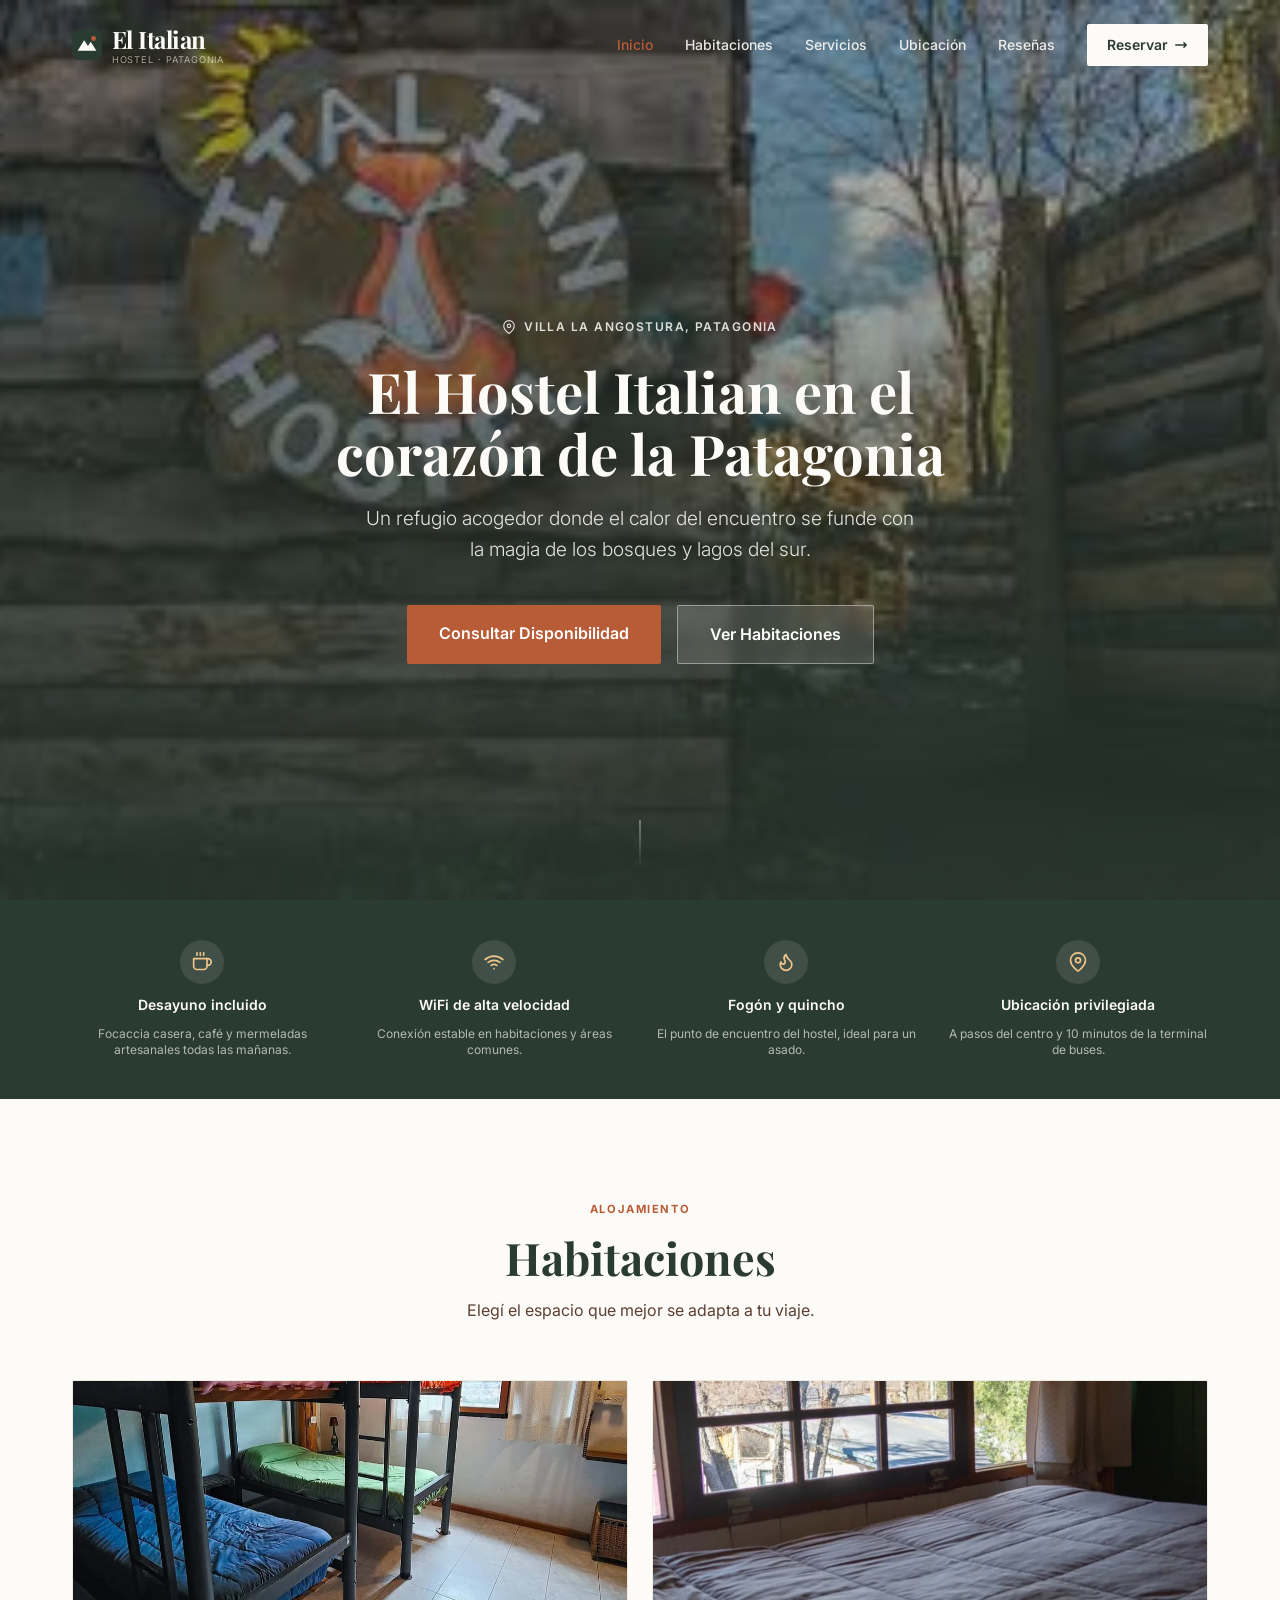
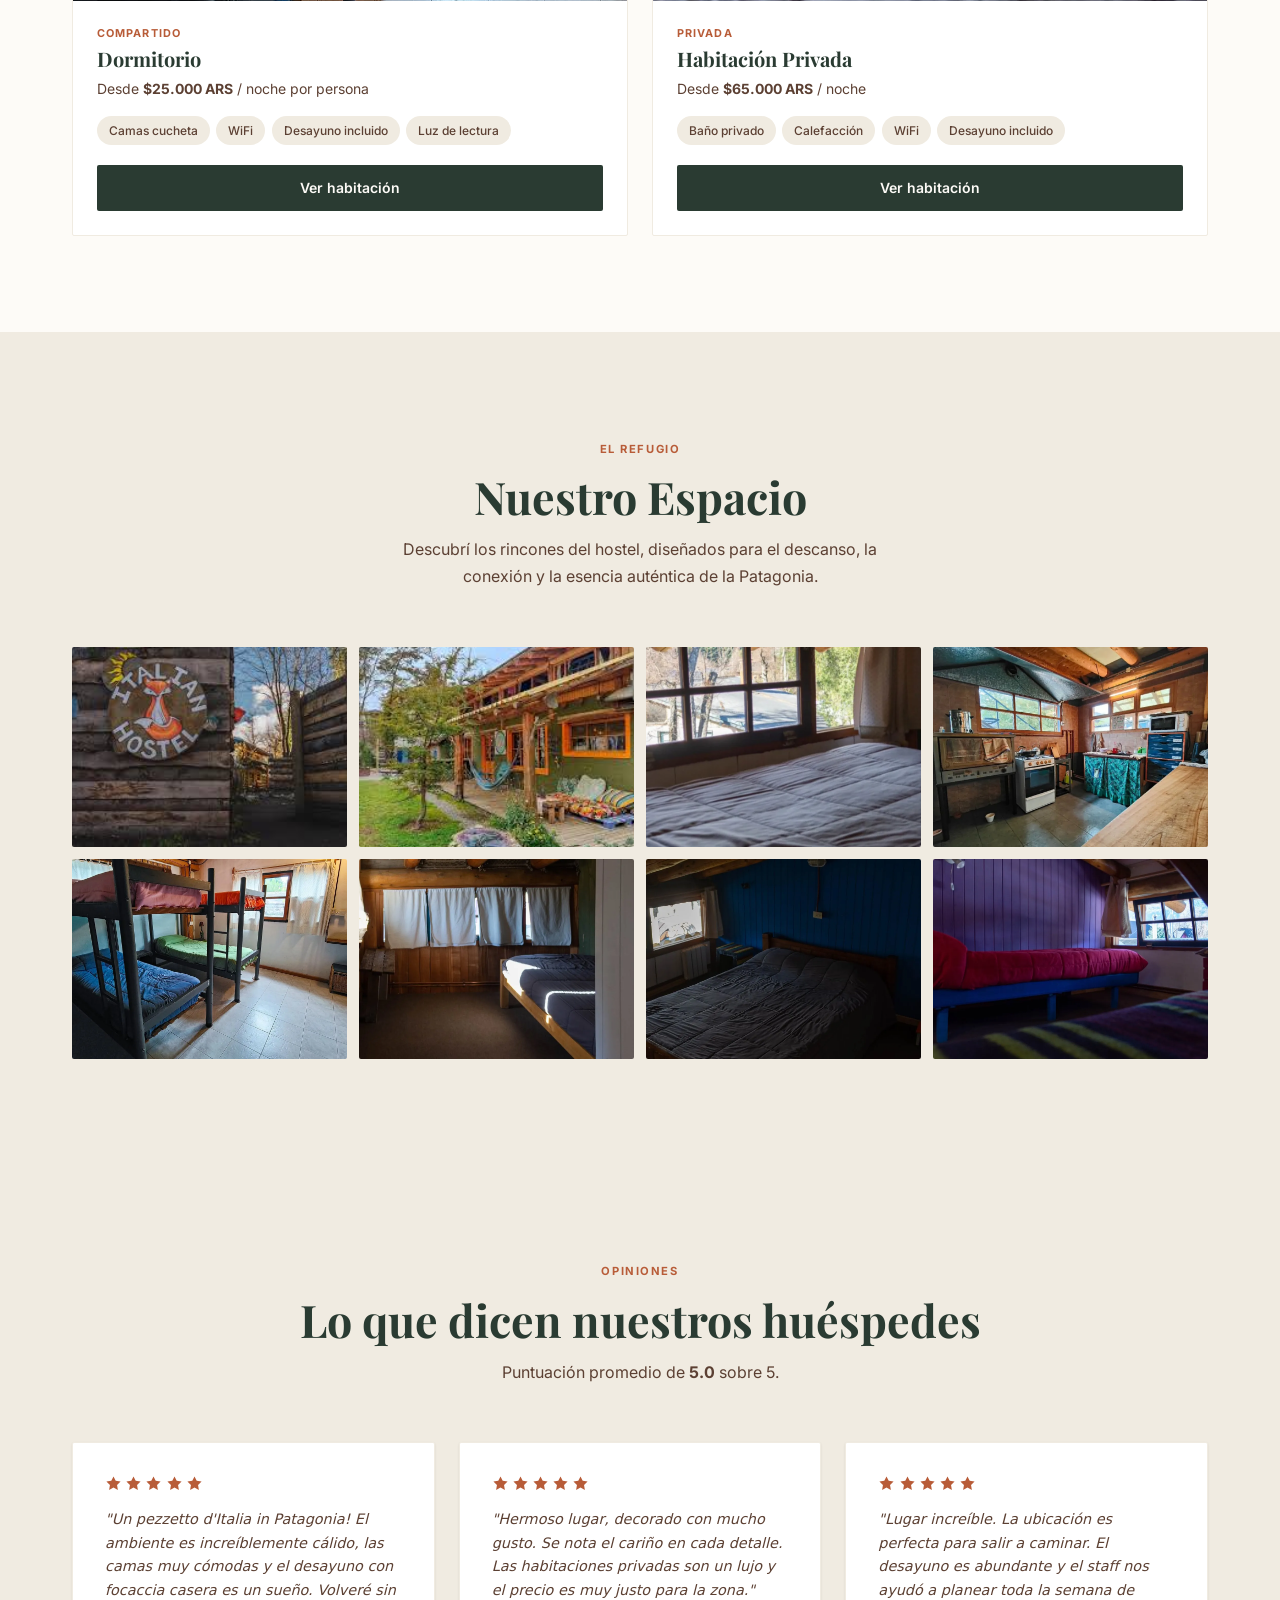
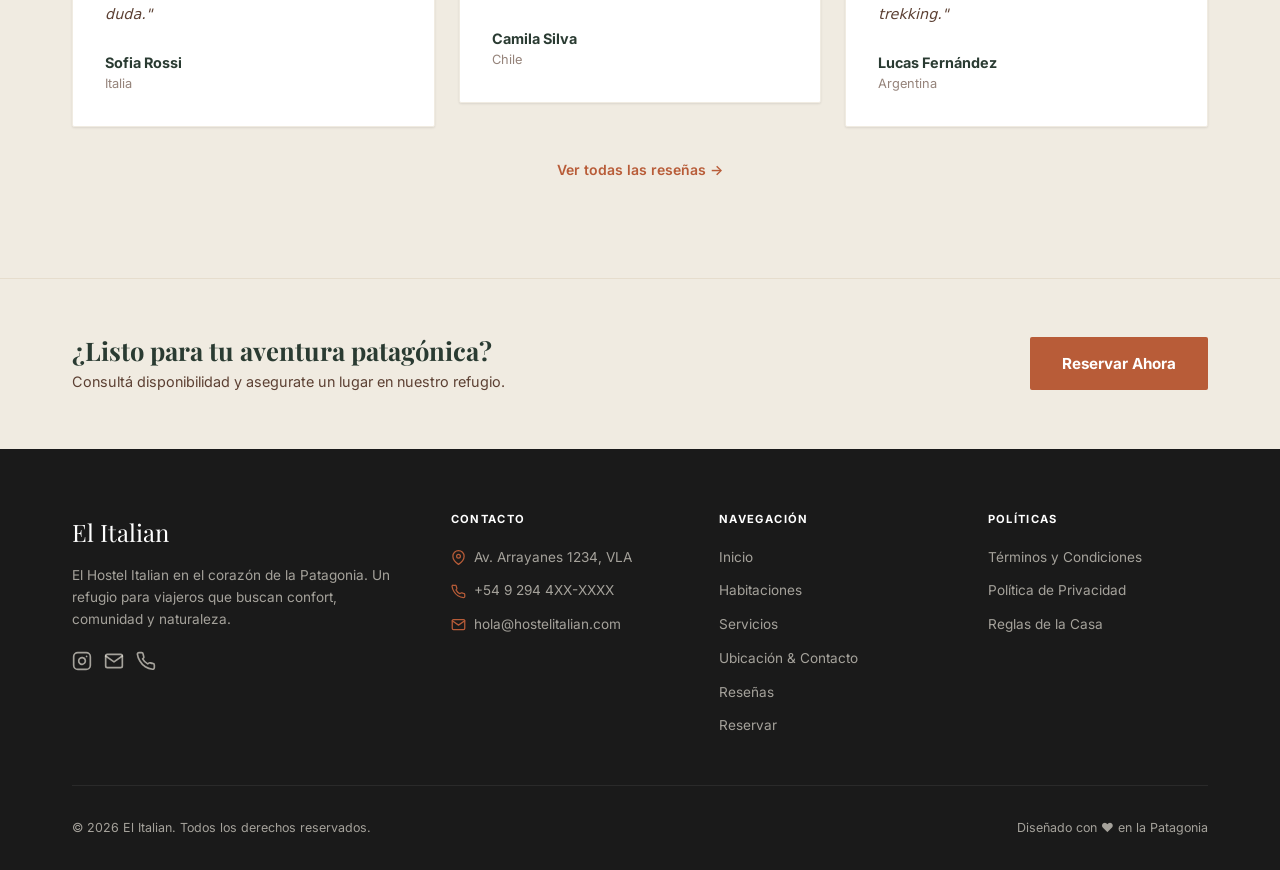
==== commit 8bab94a9: "cambio simple" ====
--- a/index.html
+++ b/index.html
@@ -135,7 +135,7 @@
               <h3 class="home-rooms__name">Dormitorio</h3>
               <p class="home-rooms__price">Desde <strong data-price="dorm">$25.000 ARS</strong> / noche por persona</p>
               <div class="home-rooms__tags">
-                <span class="rooms__tag">Camas cápsula</span>
+                <span class="rooms__tag">Camas cucheta</span>
                 <span class="rooms__tag">WiFi</span>
                 <span class="rooms__tag">Desayuno incluido</span>
                 <span class="rooms__tag">Luz de lectura</span>
